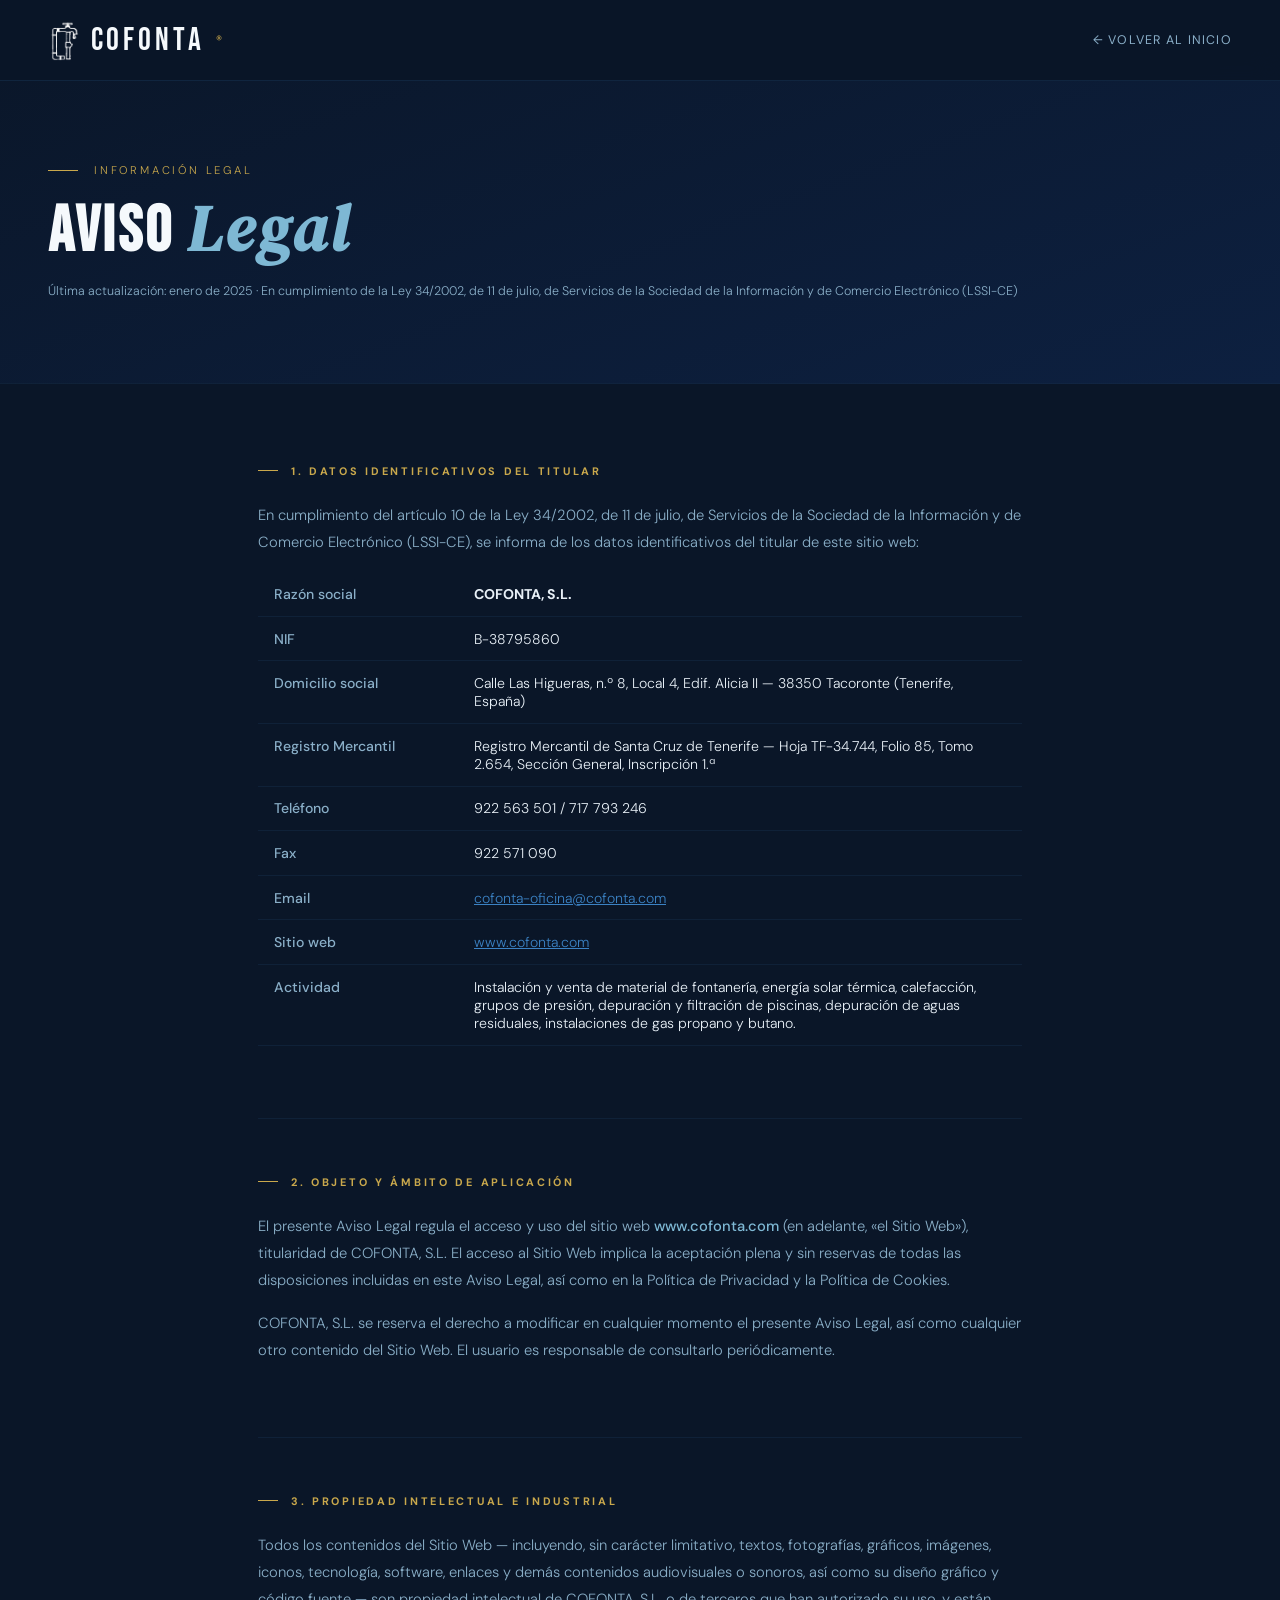
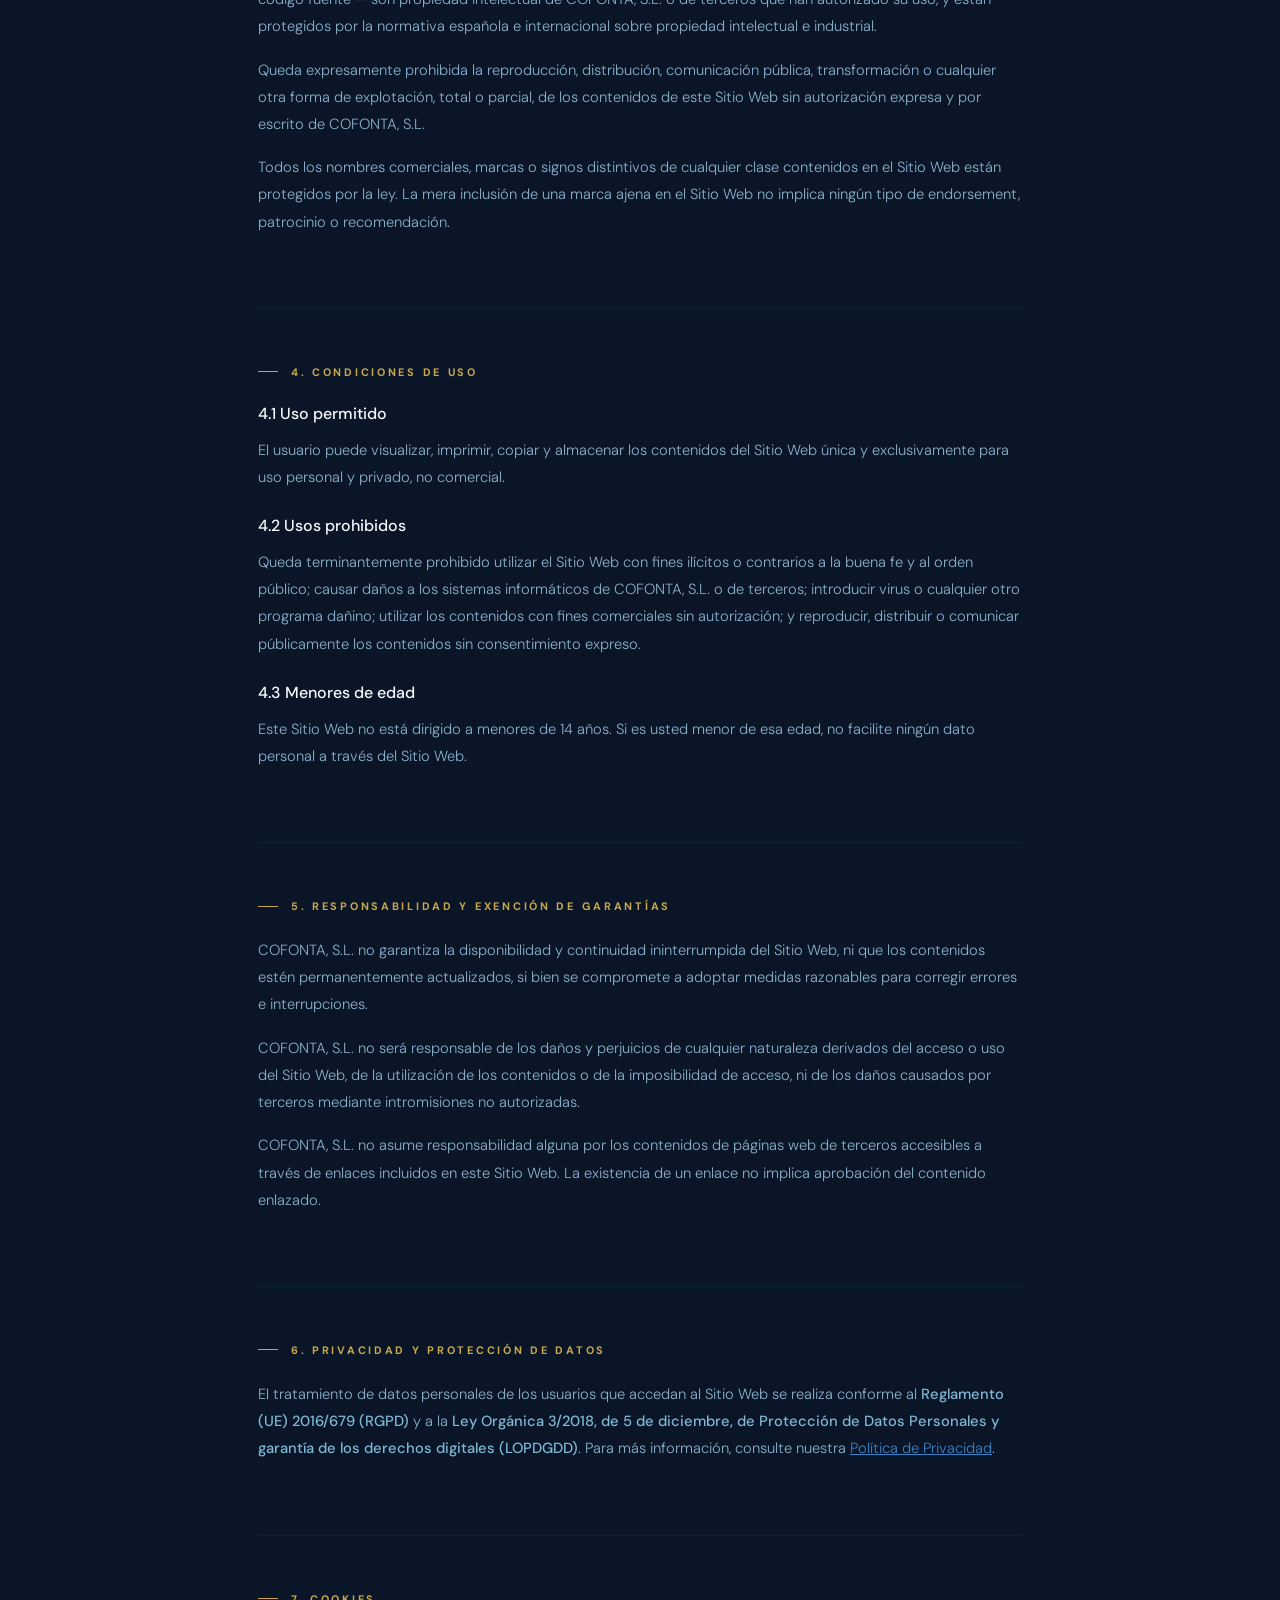
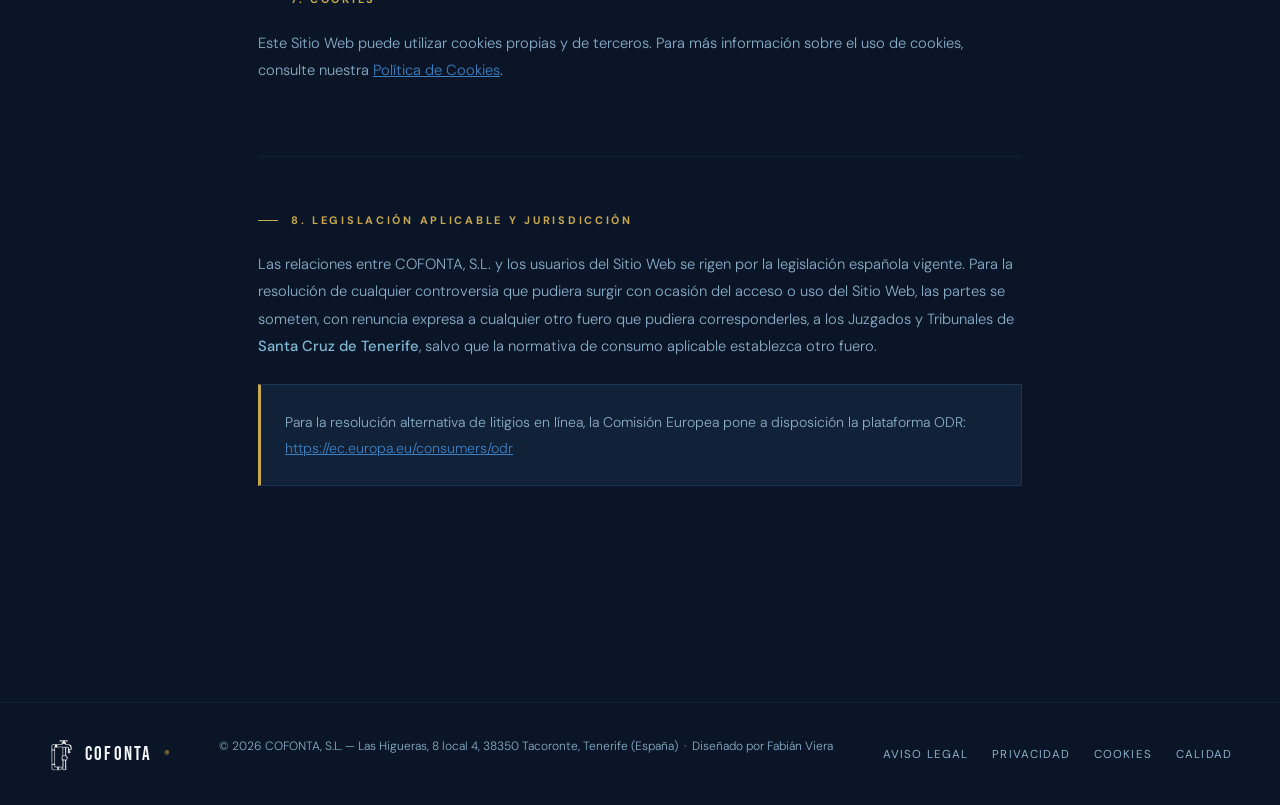
==== aviso-legal.html @ 24bddab7 "Add files via upload" ====
<!DOCTYPE html>
<html lang="es">
<head>
  <meta charset="UTF-8">
  <meta name="viewport" content="width=device-width, initial-scale=1.0">
  <title>Aviso Legal — COFONTA®</title>
  <link rel="preconnect" href="https://fonts.googleapis.com">
  <link href="https://fonts.googleapis.com/css2?family=Bebas+Neue&family=DM+Sans:wght@300;400;500&family=DM+Serif+Display:ital@1&display=swap" rel="stylesheet">
  <style>
    *, *::before, *::after { box-sizing: border-box; margin: 0; padding: 0; }
    :root {
      --navy: #0a1628; --steel: #1c3452; --blue: #1a56a0; --sky: #3b82c4;
      --water: #7eb8d4; --white: #f5f9fc; --gold: #c9a84c; --muted: #8aafc8; --text: #e8f0f7;
    }
    body { font-family: 'DM Sans', sans-serif; background: var(--navy); color: var(--text); }
    nav {
      position: fixed; top: 0; left: 0; right: 0; z-index: 100;
      display: flex; align-items: center; justify-content: space-between;
      padding: 1.2rem 3rem;
      background: rgba(10,22,40,0.95); backdrop-filter: blur(12px);
      border-bottom: 1px solid rgba(59,130,196,0.15);
    }
    .nav-logo { display: flex; align-items: center; gap: 0.7rem; text-decoration: none; }
    .nav-logo .brand { font-family: 'Bebas Neue', sans-serif; font-size: 2rem; letter-spacing: 0.12em; color: var(--white); }
    .nav-logo .reg { font-size: 0.75rem; color: var(--gold); vertical-align: super; }
    .nav-back { font-size: 0.78rem; letter-spacing: 0.1em; text-transform: uppercase; color: var(--muted); text-decoration: none; transition: color 0.2s; }
    .nav-back:hover { color: var(--white); }

    .page-hero {
      padding: 10rem 3rem 4rem;
      background: linear-gradient(160deg, var(--navy) 0%, #0d2040 100%);
      border-bottom: 1px solid rgba(59,130,196,0.1);
    }
    .page-eyebrow { font-size: 0.7rem; letter-spacing: 0.25em; text-transform: uppercase; color: var(--gold); margin-bottom: 1rem; display: flex; align-items: center; gap: 1rem; }
    .page-eyebrow::before { content: ''; width: 30px; height: 1px; background: var(--gold); }
    h1 { font-family: 'Bebas Neue', sans-serif; font-size: clamp(2.5rem, 5vw, 4rem); letter-spacing: 0.05em; color: var(--white); line-height: 1; }
    h1 em { font-family: 'DM Serif Display', serif; font-style: italic; color: var(--water); }
    .page-updated { font-size: 0.78rem; color: var(--muted); margin-top: 1rem; font-weight: 300; }

    .legal-body { max-width: 860px; margin: 0 auto; padding: 5rem 3rem; }
    .legal-section { margin-bottom: 3.5rem; padding-bottom: 3.5rem; border-bottom: 1px solid rgba(59,130,196,0.1); }
    .legal-section:last-child { border-bottom: none; }
    h2 { font-size: 0.68rem; letter-spacing: 0.25em; text-transform: uppercase; color: var(--gold); margin-bottom: 1.5rem; display: flex; align-items: center; gap: 0.8rem; }
    h2::before { content: ''; width: 20px; height: 1px; background: var(--gold); }
    h3 { font-size: 1rem; font-weight: 500; color: var(--white); margin-bottom: 0.8rem; margin-top: 1.5rem; }
    p { font-size: 0.92rem; color: var(--muted); line-height: 1.85; font-weight: 300; margin-bottom: 1rem; }
    p strong { color: var(--water); font-weight: 500; }
    a { color: var(--sky); }
    .data-table { width: 100%; border-collapse: collapse; margin: 1rem 0; }
    .data-table td { padding: 0.8rem 1rem; font-size: 0.88rem; border-bottom: 1px solid rgba(59,130,196,0.1); vertical-align: top; }
    .data-table td:first-child { color: var(--muted); font-weight: 500; white-space: nowrap; width: 200px; }
    .data-table td:last-child { color: var(--text); font-weight: 300; }
    .info-box { padding: 1.5rem; background: rgba(28,52,82,0.4); border: 1px solid rgba(59,130,196,0.2); border-left: 3px solid var(--gold); margin: 1.5rem 0; }
    .info-box p { margin: 0; font-size: 0.88rem; }

    footer { padding: 2rem 3rem; background: var(--navy); border-top: 1px solid rgba(59,130,196,0.1); display: flex; align-items: center; justify-content: space-between; flex-wrap: wrap; gap: 1rem; }
    .footer-copy { font-size: 0.75rem; color: var(--muted); font-weight: 300; }
    .footer-legal { display: flex; gap: 1.5rem; }
    .footer-legal a { font-size: 0.72rem; letter-spacing: 0.1em; text-transform: uppercase; color: var(--muted); text-decoration: none; }
    .footer-legal a:hover { color: var(--water); }
    @media (max-width: 768px) { nav { padding: 1rem 1.5rem; } .page-hero, .legal-body { padding-left: 1.5rem; padding-right: 1.5rem; } .data-table td:first-child { width: 140px; } }
  </style>
</head>
<body>

<nav>
  <a class="nav-logo" href="index.html">
    <img src="logo_cofonta.png" alt="Logo COFONTA" style="height:42px;width:auto;">
    <span class="brand">COFONTA</span><span class="reg">®</span>
  </a>
  <a href="index.html" class="nav-back">← Volver al inicio</a>
</nav>

<div class="page-hero">
  <p class="page-eyebrow">Información legal</p>
  <h1>Aviso <em>Legal</em></h1>
  <p class="page-updated">Última actualización: enero de 2025 · En cumplimiento de la Ley 34/2002, de 11 de julio, de Servicios de la Sociedad de la Información y de Comercio Electrónico (LSSI-CE)</p>
</div>

<div class="legal-body">

  <div class="legal-section">
    <h2>1. Datos identificativos del titular</h2>
    <p>En cumplimiento del artículo 10 de la Ley 34/2002, de 11 de julio, de Servicios de la Sociedad de la Información y de Comercio Electrónico (LSSI-CE), se informa de los datos identificativos del titular de este sitio web:</p>
    <table class="data-table">
      <tr><td>Razón social</td><td><strong>COFONTA, S.L.</strong></td></tr>
      <tr><td>NIF</td><td>B-38795860</td></tr>
      <tr><td>Domicilio social</td><td>Calle Las Higueras, n.º 8, Local 4, Edif. Alicia II — 38350 Tacoronte (Tenerife, España)</td></tr>
      <tr><td>Registro Mercantil</td><td>Registro Mercantil de Santa Cruz de Tenerife — Hoja TF-34.744, Folio 85, Tomo 2.654, Sección General, Inscripción 1.ª</td></tr>
      <tr><td>Teléfono</td><td>922 563 501 / 717 793 246</td></tr>
      <tr><td>Fax</td><td>922 571 090</td></tr>
      <tr><td>Email</td><td><a href="mailto:cofonta-oficina@cofonta.com">cofonta-oficina@cofonta.com</a></td></tr>
      <tr><td>Sitio web</td><td><a href="https://www.cofonta.com">www.cofonta.com</a></td></tr>
      <tr><td>Actividad</td><td>Instalación y venta de material de fontanería, energía solar térmica, calefacción, grupos de presión, depuración y filtración de piscinas, depuración de aguas residuales, instalaciones de gas propano y butano.</td></tr>
    </table>
  </div>

  <div class="legal-section">
    <h2>2. Objeto y ámbito de aplicación</h2>
    <p>El presente Aviso Legal regula el acceso y uso del sitio web <strong>www.cofonta.com</strong> (en adelante, «el Sitio Web»), titularidad de COFONTA, S.L. El acceso al Sitio Web implica la aceptación plena y sin reservas de todas las disposiciones incluidas en este Aviso Legal, así como en la Política de Privacidad y la Política de Cookies.</p>
    <p>COFONTA, S.L. se reserva el derecho a modificar en cualquier momento el presente Aviso Legal, así como cualquier otro contenido del Sitio Web. El usuario es responsable de consultarlo periódicamente.</p>
  </div>

  <div class="legal-section">
    <h2>3. Propiedad intelectual e industrial</h2>
    <p>Todos los contenidos del Sitio Web — incluyendo, sin carácter limitativo, textos, fotografías, gráficos, imágenes, iconos, tecnología, software, enlaces y demás contenidos audiovisuales o sonoros, así como su diseño gráfico y código fuente — son propiedad intelectual de COFONTA, S.L. o de terceros que han autorizado su uso, y están protegidos por la normativa española e internacional sobre propiedad intelectual e industrial.</p>
    <p>Queda expresamente prohibida la reproducción, distribución, comunicación pública, transformación o cualquier otra forma de explotación, total o parcial, de los contenidos de este Sitio Web sin autorización expresa y por escrito de COFONTA, S.L.</p>
    <p>Todos los nombres comerciales, marcas o signos distintivos de cualquier clase contenidos en el Sitio Web están protegidos por la ley. La mera inclusión de una marca ajena en el Sitio Web no implica ningún tipo de endorsement, patrocinio o recomendación.</p>
  </div>

  <div class="legal-section">
    <h2>4. Condiciones de uso</h2>
    <h3>4.1 Uso permitido</h3>
    <p>El usuario puede visualizar, imprimir, copiar y almacenar los contenidos del Sitio Web única y exclusivamente para uso personal y privado, no comercial.</p>
    <h3>4.2 Usos prohibidos</h3>
    <p>Queda terminantemente prohibido utilizar el Sitio Web con fines ilícitos o contrarios a la buena fe y al orden público; causar daños a los sistemas informáticos de COFONTA, S.L. o de terceros; introducir virus o cualquier otro programa dañino; utilizar los contenidos con fines comerciales sin autorización; y reproducir, distribuir o comunicar públicamente los contenidos sin consentimiento expreso.</p>
    <h3>4.3 Menores de edad</h3>
    <p>Este Sitio Web no está dirigido a menores de 14 años. Si es usted menor de esa edad, no facilite ningún dato personal a través del Sitio Web.</p>
  </div>

  <div class="legal-section">
    <h2>5. Responsabilidad y exención de garantías</h2>
    <p>COFONTA, S.L. no garantiza la disponibilidad y continuidad ininterrumpida del Sitio Web, ni que los contenidos estén permanentemente actualizados, si bien se compromete a adoptar medidas razonables para corregir errores e interrupciones.</p>
    <p>COFONTA, S.L. no será responsable de los daños y perjuicios de cualquier naturaleza derivados del acceso o uso del Sitio Web, de la utilización de los contenidos o de la imposibilidad de acceso, ni de los daños causados por terceros mediante intromisiones no autorizadas.</p>
    <p>COFONTA, S.L. no asume responsabilidad alguna por los contenidos de páginas web de terceros accesibles a través de enlaces incluidos en este Sitio Web. La existencia de un enlace no implica aprobación del contenido enlazado.</p>
  </div>

  <div class="legal-section">
    <h2>6. Privacidad y protección de datos</h2>
    <p>El tratamiento de datos personales de los usuarios que accedan al Sitio Web se realiza conforme al <strong>Reglamento (UE) 2016/679 (RGPD)</strong> y a la <strong>Ley Orgánica 3/2018, de 5 de diciembre, de Protección de Datos Personales y garantía de los derechos digitales (LOPDGDD)</strong>. Para más información, consulte nuestra <a href="politica-privacidad.html">Política de Privacidad</a>.</p>
  </div>

  <div class="legal-section">
    <h2>7. Cookies</h2>
    <p>Este Sitio Web puede utilizar cookies propias y de terceros. Para más información sobre el uso de cookies, consulte nuestra <a href="politica-cookies.html">Política de Cookies</a>.</p>
  </div>

  <div class="legal-section">
    <h2>8. Legislación aplicable y jurisdicción</h2>
    <p>Las relaciones entre COFONTA, S.L. y los usuarios del Sitio Web se rigen por la legislación española vigente. Para la resolución de cualquier controversia que pudiera surgir con ocasión del acceso o uso del Sitio Web, las partes se someten, con renuncia expresa a cualquier otro fuero que pudiera corresponderles, a los Juzgados y Tribunales de <strong>Santa Cruz de Tenerife</strong>, salvo que la normativa de consumo aplicable establezca otro fuero.</p>
    <div class="info-box">
      <p>Para la resolución alternativa de litigios en línea, la Comisión Europea pone a disposición la plataforma ODR: <a href="https://ec.europa.eu/consumers/odr" target="_blank" rel="noopener">https://ec.europa.eu/consumers/odr</a></p>
    </div>
  </div>

</div>

<footer>
  <div style="display:flex; align-items:center; gap:0.7rem;">
    <img src="logo_cofonta.png" alt="COFONTA" style="height:34px;width:auto;">
    <span style="font-family:'Bebas Neue',sans-serif; font-size:1.2rem; color:#f5f9fc; letter-spacing:0.12em;">COFONTA</span>
    <span style="font-size:0.7rem; color:#c9a84c; vertical-align:super;">®</span>
  </div>
  <p class="footer-copy">© 2026 COFONTA, S.L. — Las Higueras, 8 local 4, 38350 Tacoronte, Tenerife (España) &nbsp;·&nbsp; Diseñado por Fabián Viera</p>
  <div class="footer-legal">
    <a href="aviso-legal.html">Aviso Legal</a>
    <a href="politica-privacidad.html">Privacidad</a>
    <a href="politica-cookies.html">Cookies</a>
    <a href="politica-calidad.html">Calidad</a>
  </div>
</footer>

</body>
</html>
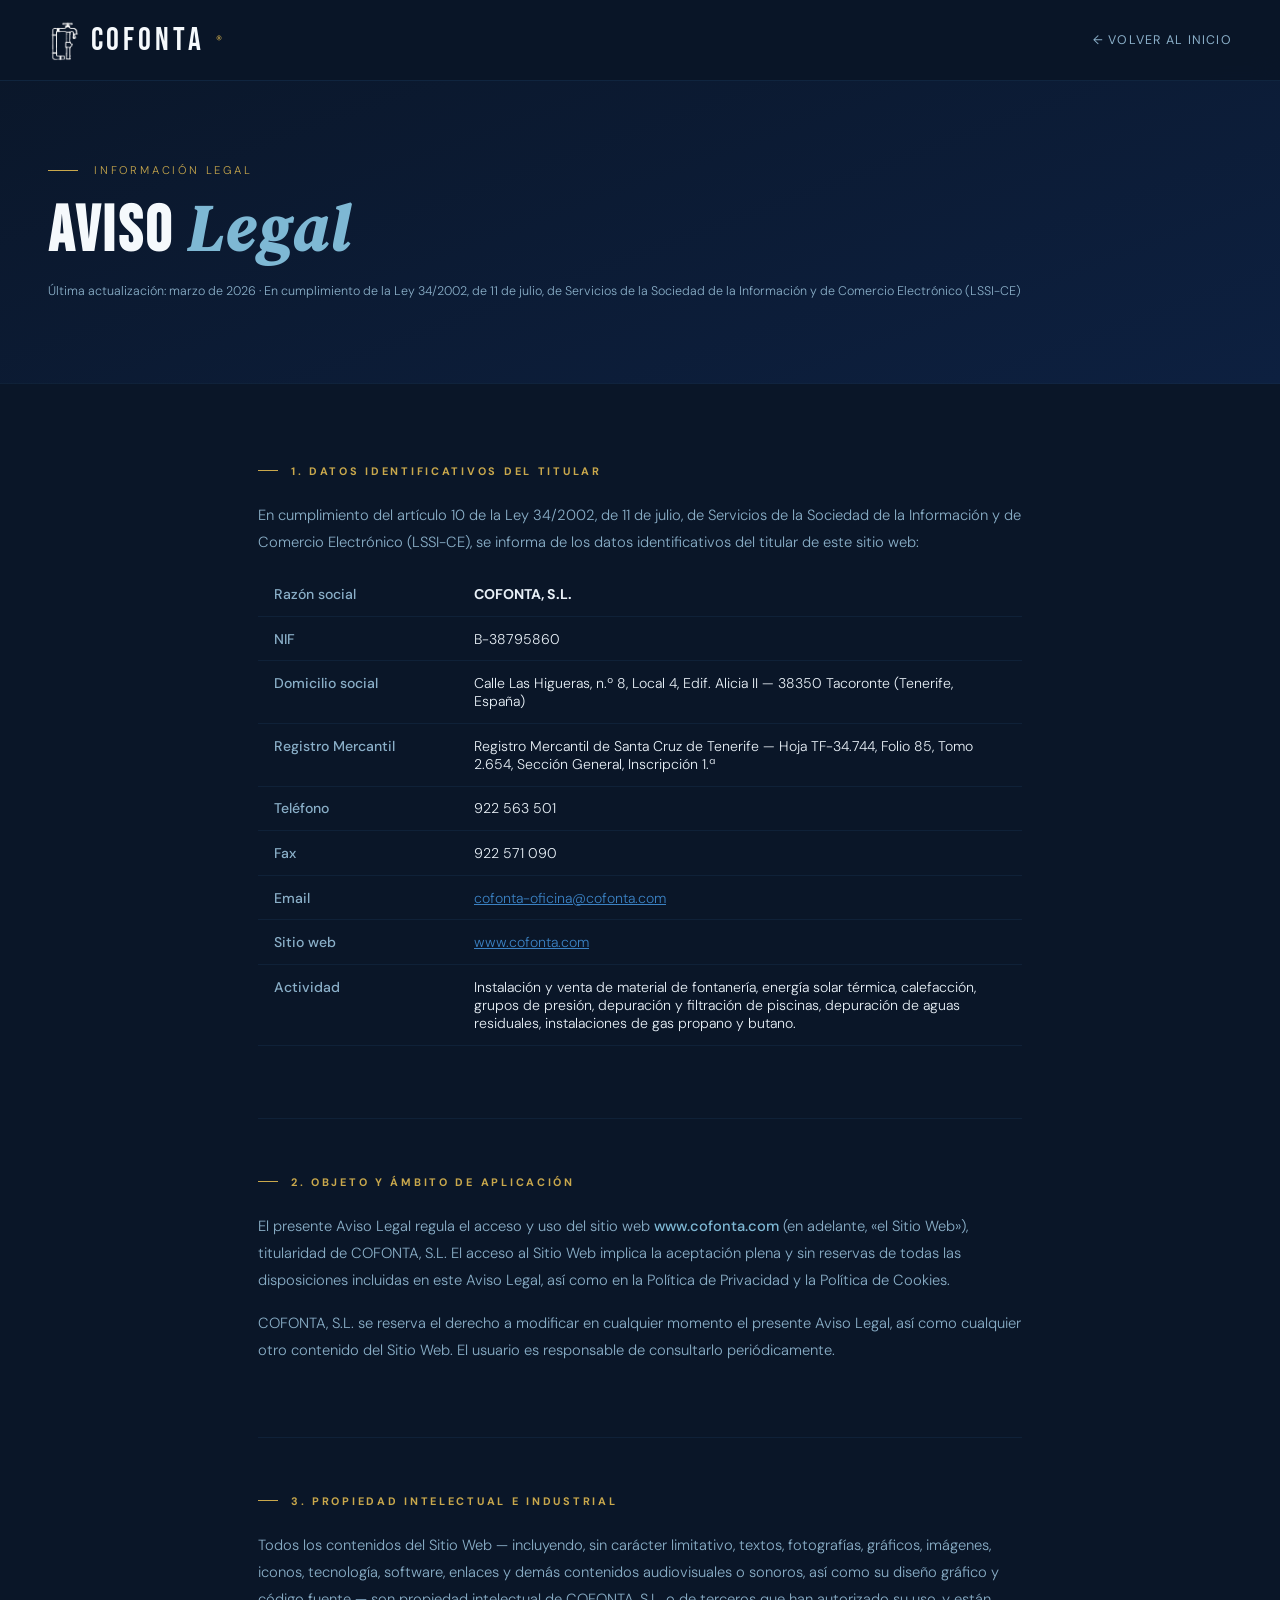
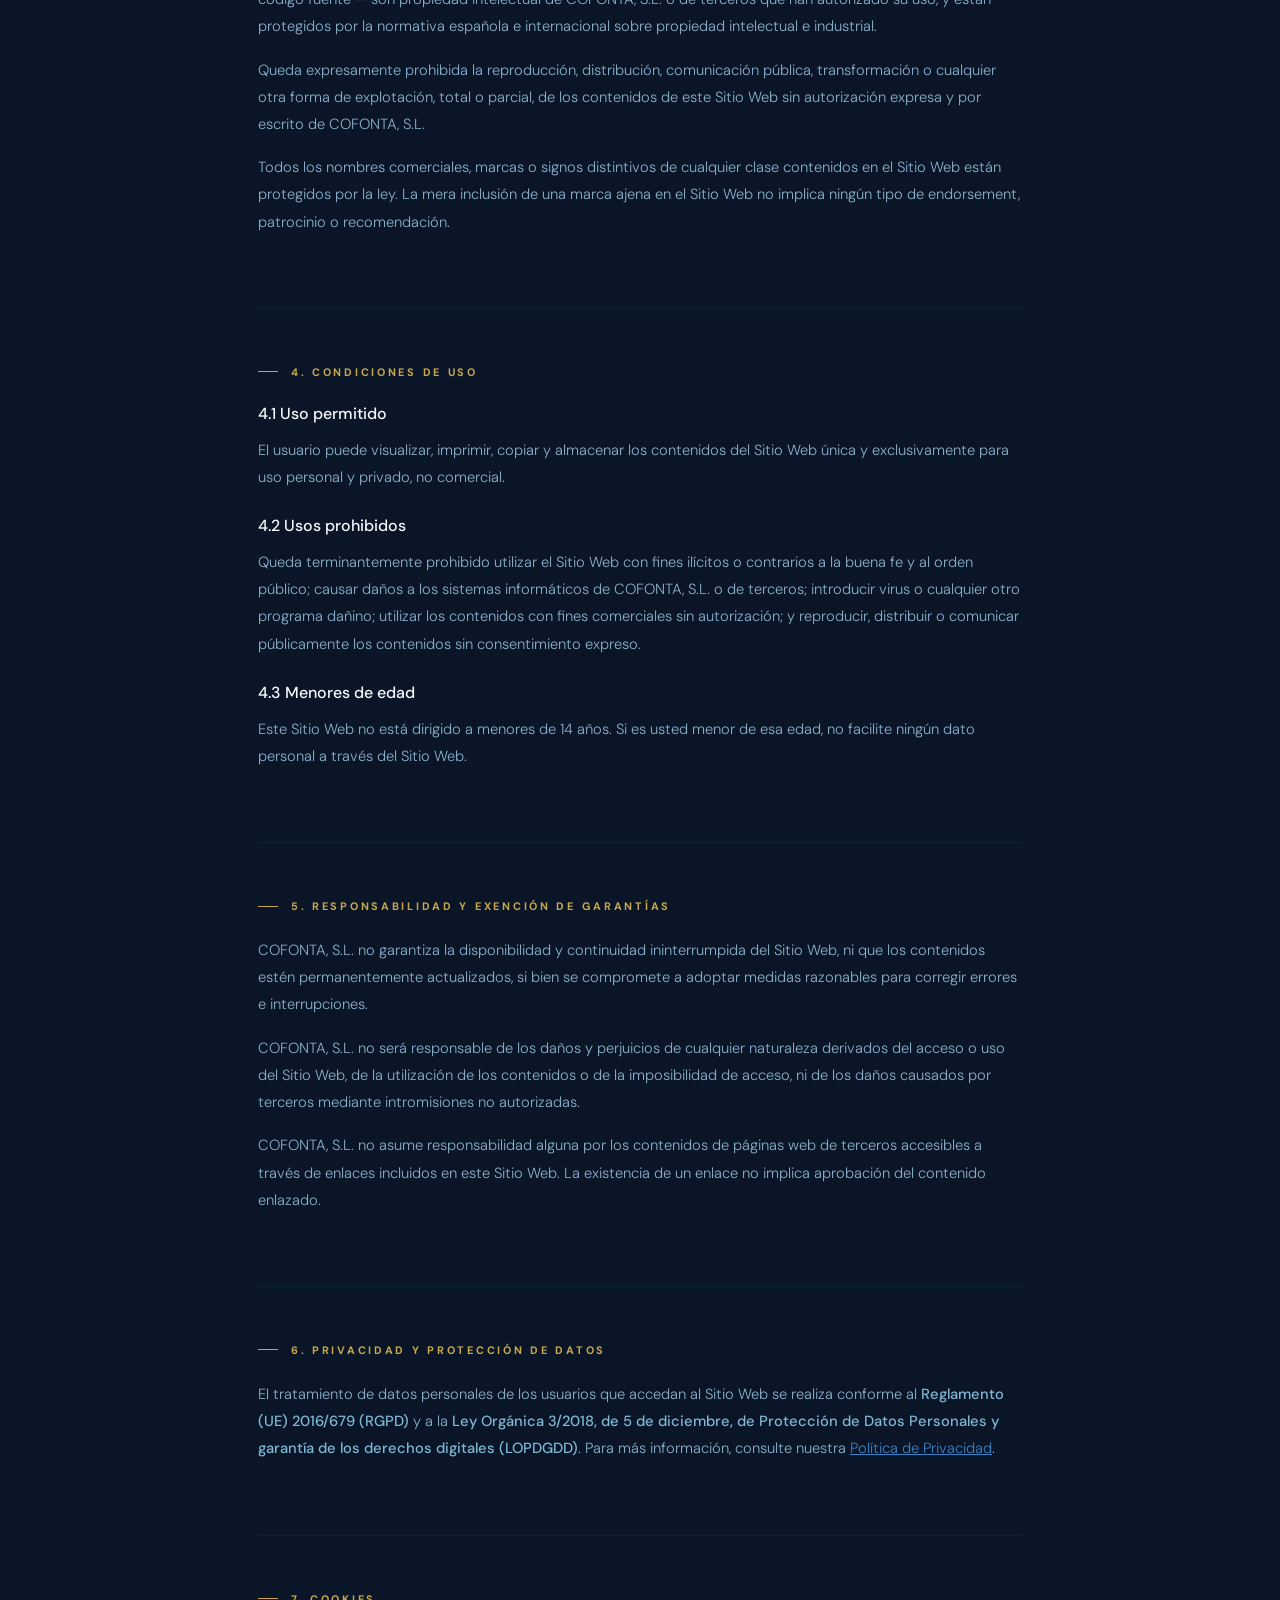
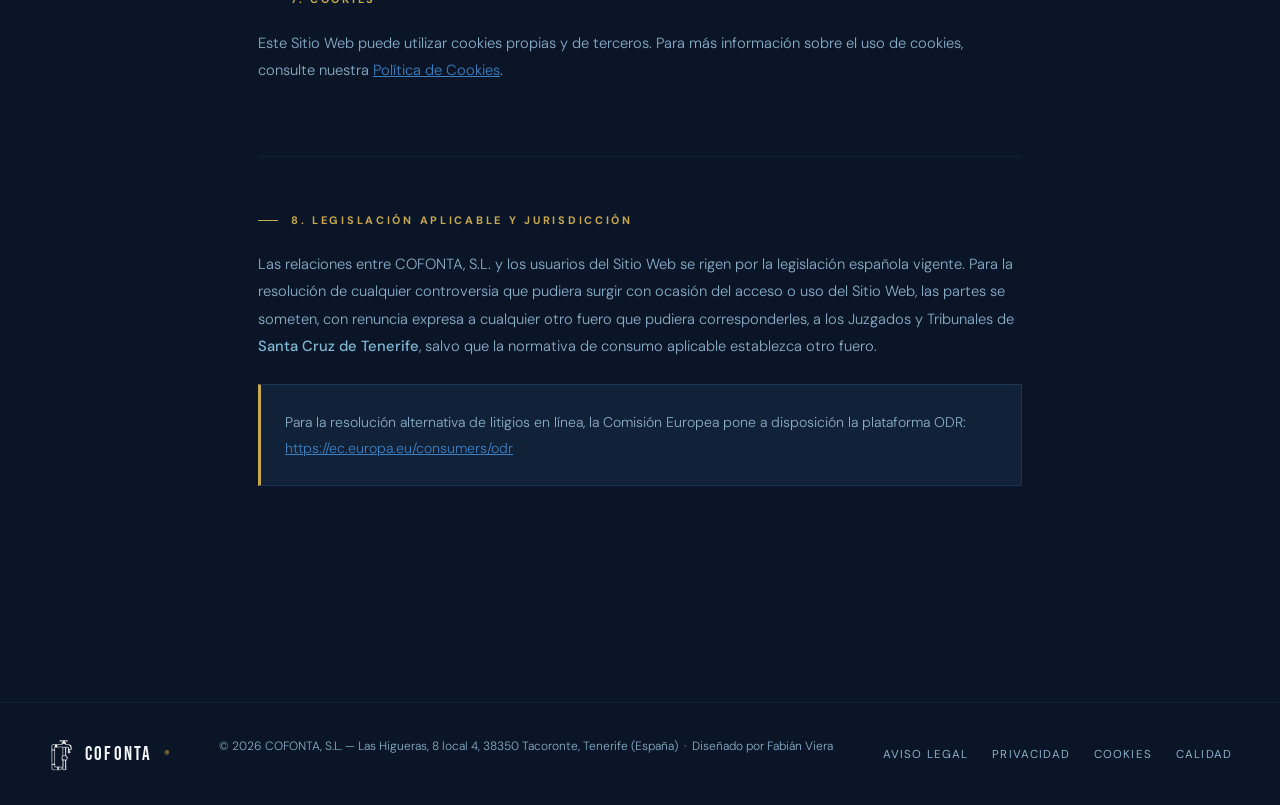
==== commit 6aea3e62: "Añadir todos los archivos del proyecto" ====
--- a/aviso-legal.html
+++ b/aviso-legal.html
@@ -74,7 +74,7 @@
 <div class="page-hero">
   <p class="page-eyebrow">Información legal</p>
   <h1>Aviso <em>Legal</em></h1>
-  <p class="page-updated">Última actualización: enero de 2025 · En cumplimiento de la Ley 34/2002, de 11 de julio, de Servicios de la Sociedad de la Información y de Comercio Electrónico (LSSI-CE)</p>
+  <p class="page-updated">Última actualización: marzo de 2026 · En cumplimiento de la Ley 34/2002, de 11 de julio, de Servicios de la Sociedad de la Información y de Comercio Electrónico (LSSI-CE)</p>
 </div>
 
 <div class="legal-body">
@@ -87,7 +87,7 @@
       <tr><td>NIF</td><td>B-38795860</td></tr>
       <tr><td>Domicilio social</td><td>Calle Las Higueras, n.º 8, Local 4, Edif. Alicia II — 38350 Tacoronte (Tenerife, España)</td></tr>
       <tr><td>Registro Mercantil</td><td>Registro Mercantil de Santa Cruz de Tenerife — Hoja TF-34.744, Folio 85, Tomo 2.654, Sección General, Inscripción 1.ª</td></tr>
-      <tr><td>Teléfono</td><td>922 563 501 / 717 793 246</td></tr>
+      <tr><td>Teléfono</td><td>922 563 501</td></tr>
       <tr><td>Fax</td><td>922 571 090</td></tr>
       <tr><td>Email</td><td><a href="mailto:cofonta-oficina@cofonta.com">cofonta-oficina@cofonta.com</a></td></tr>
       <tr><td>Sitio web</td><td><a href="https://www.cofonta.com">www.cofonta.com</a></td></tr>
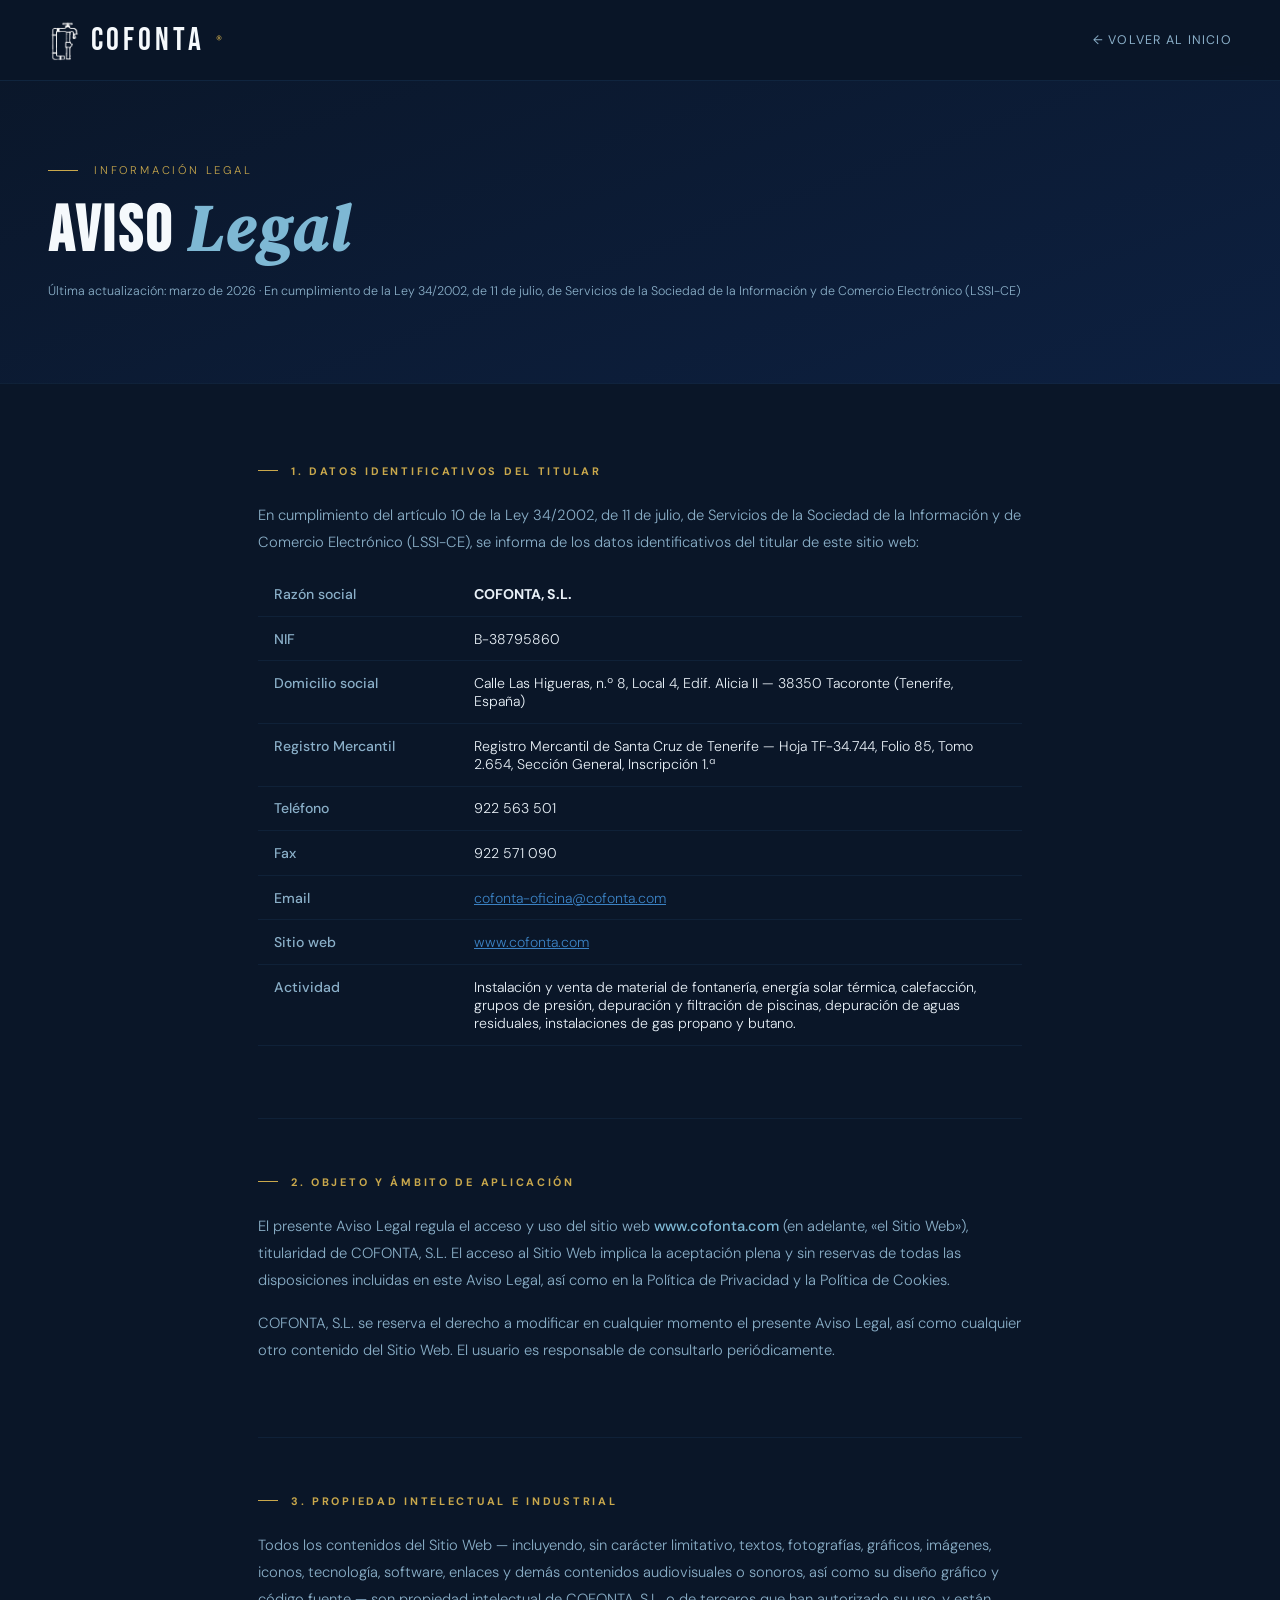
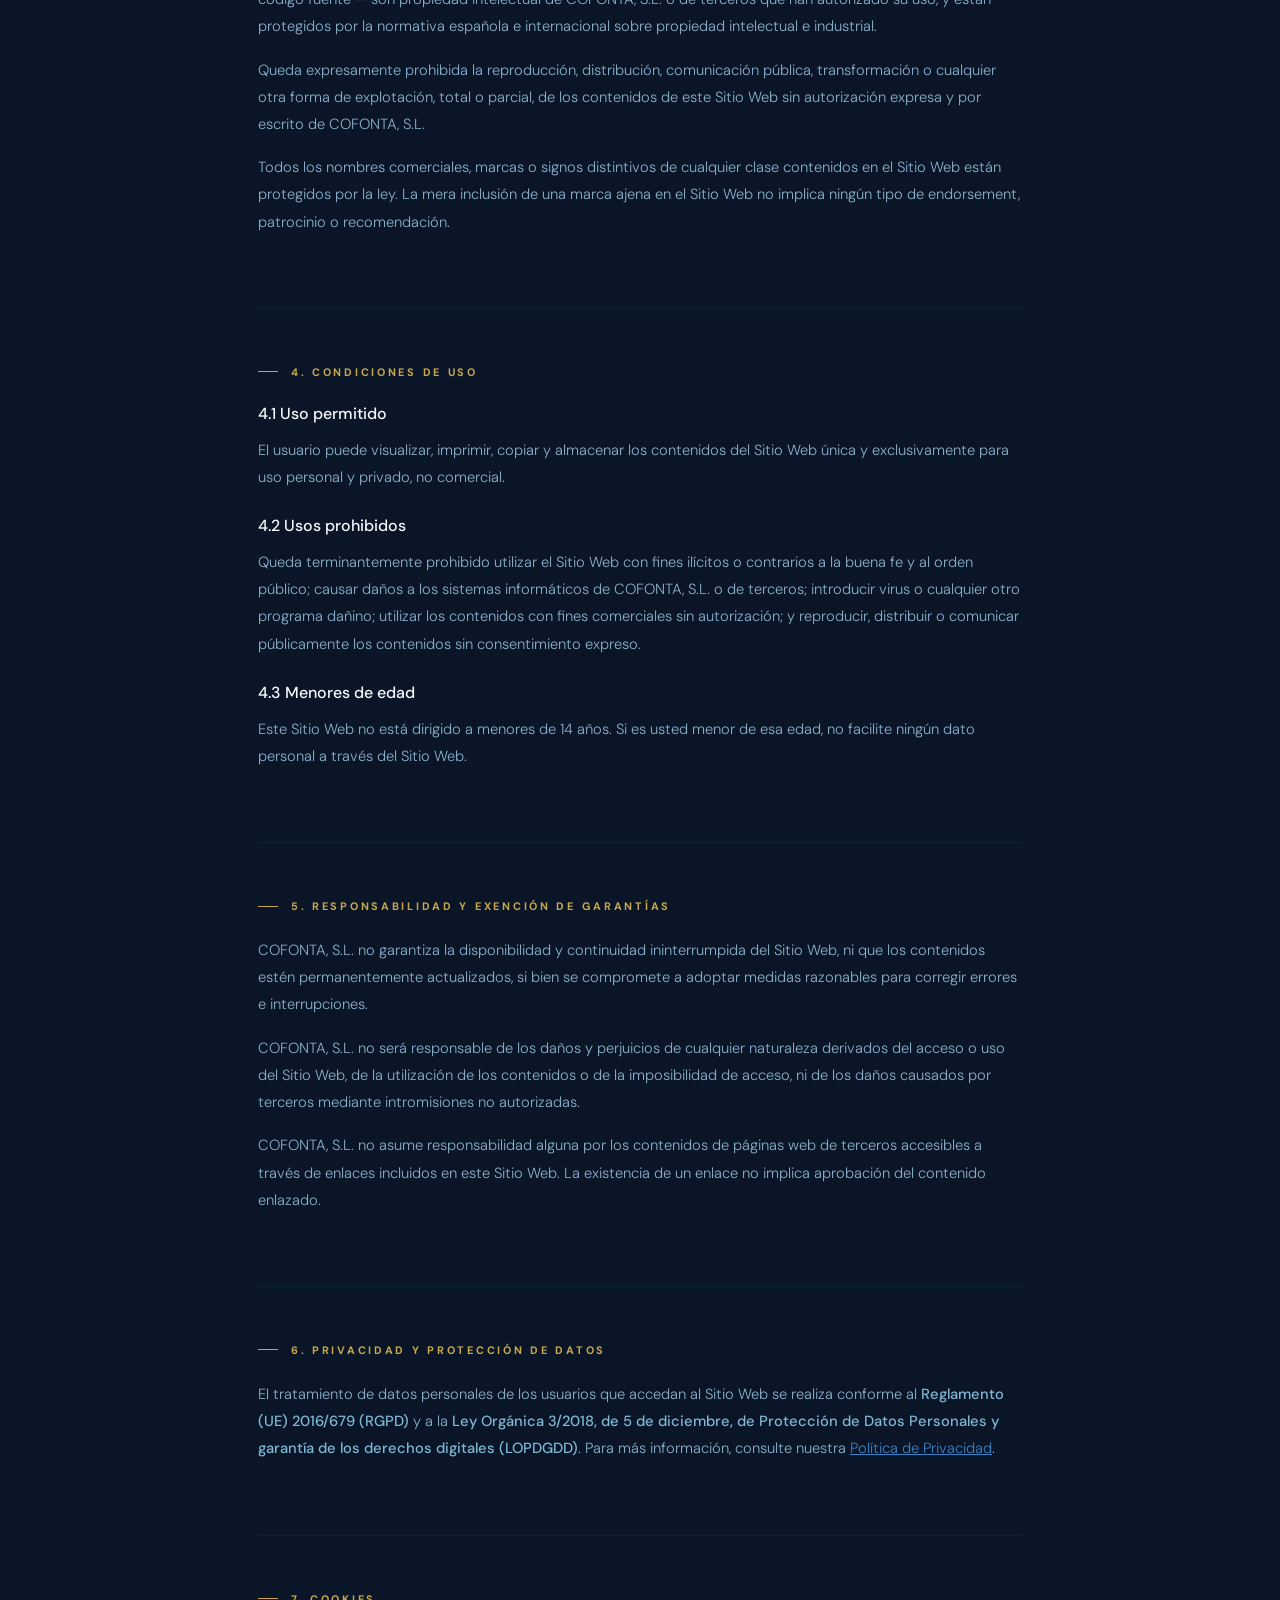
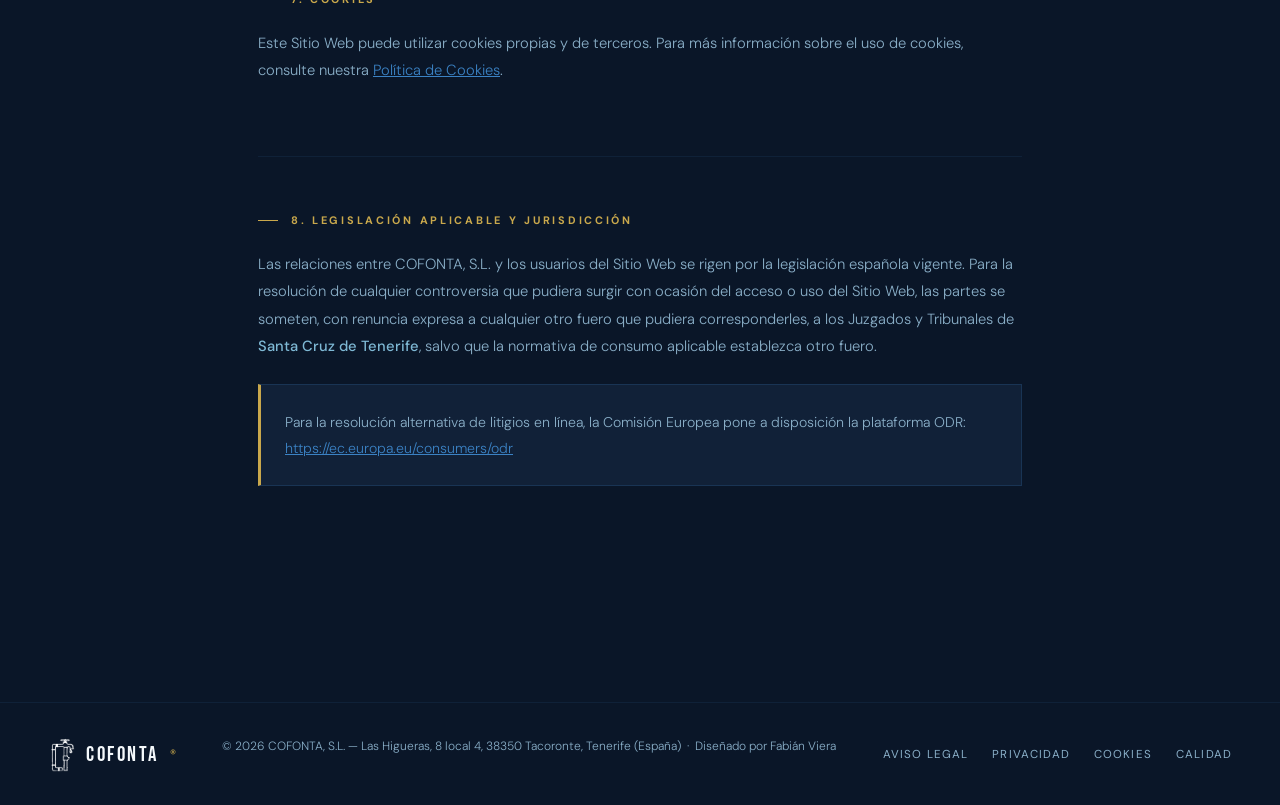
==== commit 71cd8d5b: "Unificar footers de todas las páginas para que sean consistentes con index.html" ====
--- a/aviso-legal.html
+++ b/aviso-legal.html
@@ -146,10 +146,10 @@
 </div>
 
 <footer>
-  <div style="display:flex; align-items:center; gap:0.7rem;">
-    <img src="logo_cofonta.png" alt="COFONTA" style="height:34px;width:auto;">
-    <span style="font-family:'Bebas Neue',sans-serif; font-size:1.2rem; color:#f5f9fc; letter-spacing:0.12em;">COFONTA</span>
-    <span style="font-size:0.7rem; color:#c9a84c; vertical-align:super;">®</span>
+  <div class="nav-logo" style="text-decoration:none;">
+    <img src="logo_cofonta.png" alt="COFONTA" style="height:36px; width:auto;">
+    <span class="brand" style="font-size:1.3rem;">COFONTA</span>
+    <span class="reg">®</span>
   </div>
   <p class="footer-copy">© 2026 COFONTA, S.L. — Las Higueras, 8 local 4, 38350 Tacoronte, Tenerife (España) &nbsp;·&nbsp; Diseñado por Fabián Viera</p>
   <div class="footer-legal">
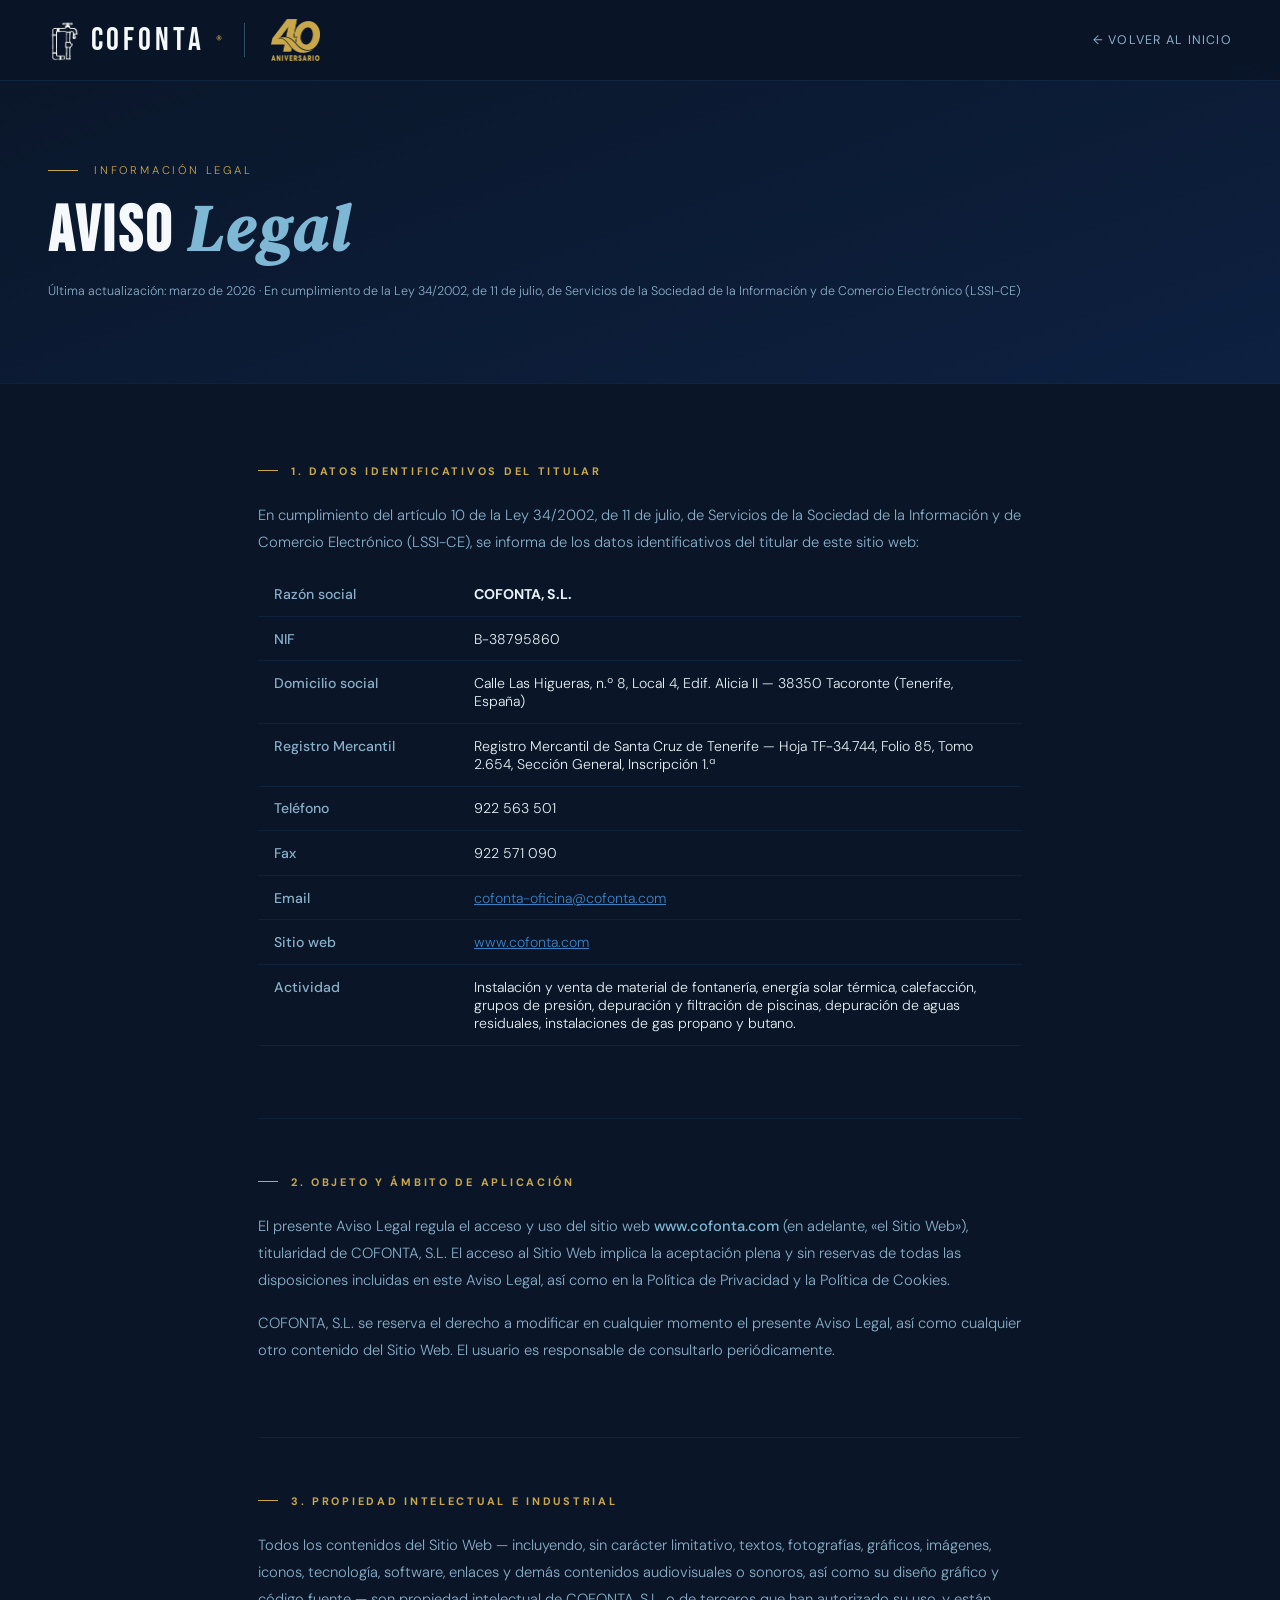
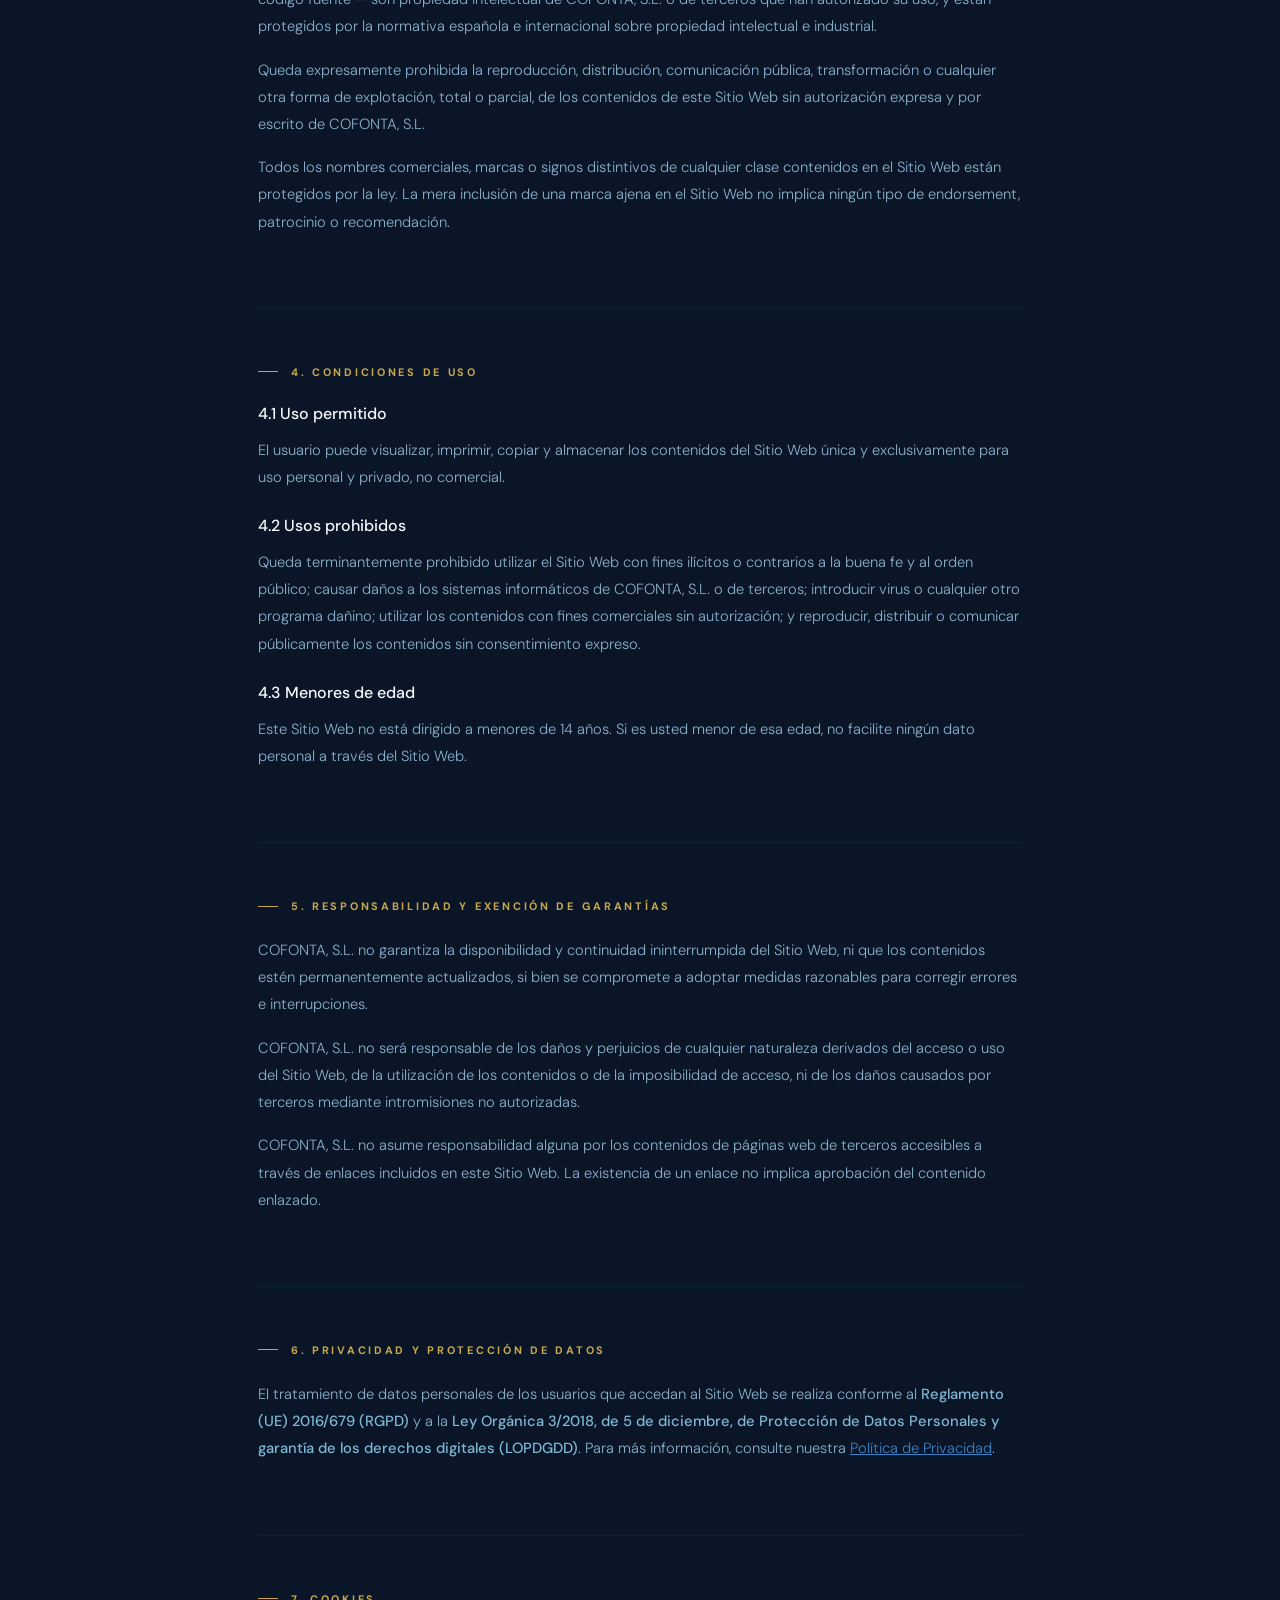
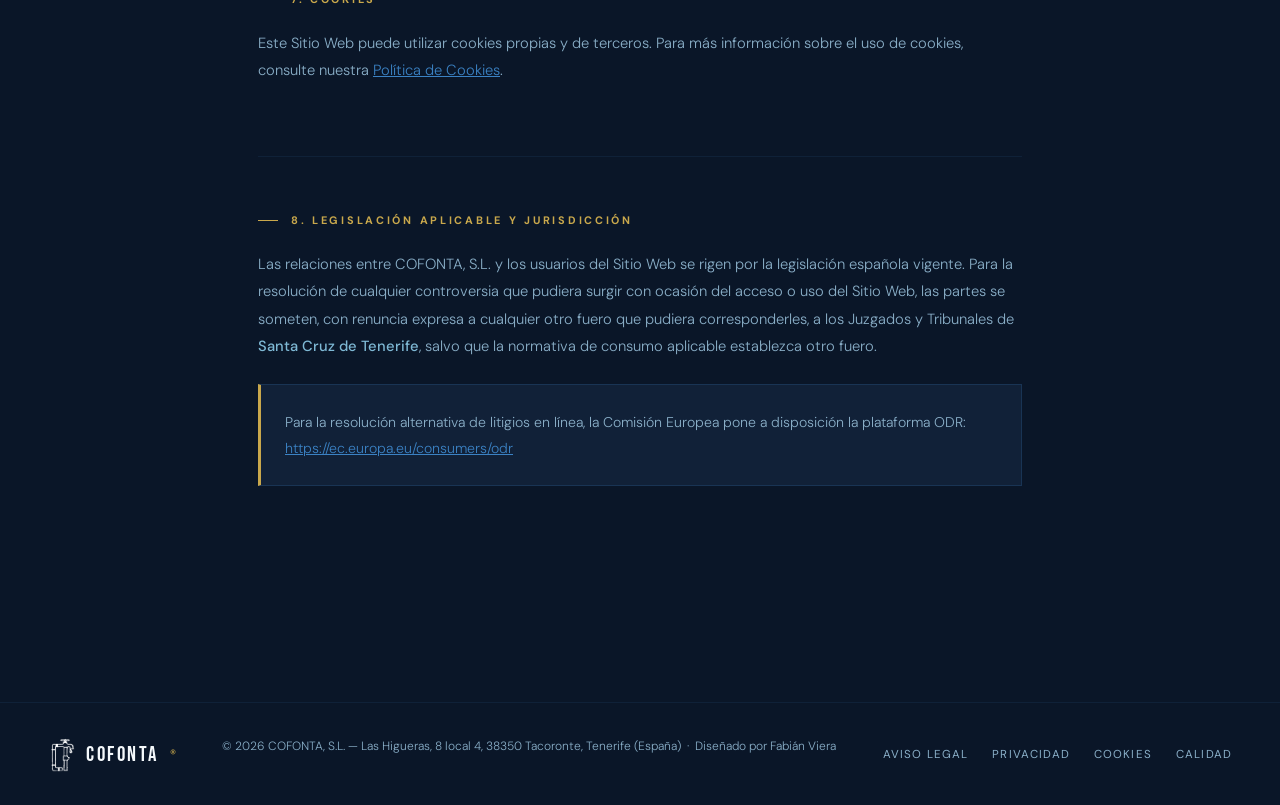
==== commit 89214aea: "Añadir sello 40 aniversario en la cabecera de todas las páginas - Nueva imagen ImagenesWeb/aniversar" ====
--- a/aviso-legal.html
+++ b/aviso-legal.html
@@ -6,60 +6,7 @@
   <title>Aviso Legal — COFONTA®</title>
   <link rel="preconnect" href="https://fonts.googleapis.com">
   <link href="https://fonts.googleapis.com/css2?family=Bebas+Neue&family=DM+Sans:wght@300;400;500&family=DM+Serif+Display:ital@1&display=swap" rel="stylesheet">
-  <style>
-    *, *::before, *::after { box-sizing: border-box; margin: 0; padding: 0; }
-    :root {
-      --navy: #0a1628; --steel: #1c3452; --blue: #1a56a0; --sky: #3b82c4;
-      --water: #7eb8d4; --white: #f5f9fc; --gold: #c9a84c; --muted: #8aafc8; --text: #e8f0f7;
-    }
-    body { font-family: 'DM Sans', sans-serif; background: var(--navy); color: var(--text); }
-    nav {
-      position: fixed; top: 0; left: 0; right: 0; z-index: 100;
-      display: flex; align-items: center; justify-content: space-between;
-      padding: 1.2rem 3rem;
-      background: rgba(10,22,40,0.95); backdrop-filter: blur(12px);
-      border-bottom: 1px solid rgba(59,130,196,0.15);
-    }
-    .nav-logo { display: flex; align-items: center; gap: 0.7rem; text-decoration: none; }
-    .nav-logo .brand { font-family: 'Bebas Neue', sans-serif; font-size: 2rem; letter-spacing: 0.12em; color: var(--white); }
-    .nav-logo .reg { font-size: 0.75rem; color: var(--gold); vertical-align: super; }
-    .nav-back { font-size: 0.78rem; letter-spacing: 0.1em; text-transform: uppercase; color: var(--muted); text-decoration: none; transition: color 0.2s; }
-    .nav-back:hover { color: var(--white); }
-
-    .page-hero {
-      padding: 10rem 3rem 4rem;
-      background: linear-gradient(160deg, var(--navy) 0%, #0d2040 100%);
-      border-bottom: 1px solid rgba(59,130,196,0.1);
-    }
-    .page-eyebrow { font-size: 0.7rem; letter-spacing: 0.25em; text-transform: uppercase; color: var(--gold); margin-bottom: 1rem; display: flex; align-items: center; gap: 1rem; }
-    .page-eyebrow::before { content: ''; width: 30px; height: 1px; background: var(--gold); }
-    h1 { font-family: 'Bebas Neue', sans-serif; font-size: clamp(2.5rem, 5vw, 4rem); letter-spacing: 0.05em; color: var(--white); line-height: 1; }
-    h1 em { font-family: 'DM Serif Display', serif; font-style: italic; color: var(--water); }
-    .page-updated { font-size: 0.78rem; color: var(--muted); margin-top: 1rem; font-weight: 300; }
-
-    .legal-body { max-width: 860px; margin: 0 auto; padding: 5rem 3rem; }
-    .legal-section { margin-bottom: 3.5rem; padding-bottom: 3.5rem; border-bottom: 1px solid rgba(59,130,196,0.1); }
-    .legal-section:last-child { border-bottom: none; }
-    h2 { font-size: 0.68rem; letter-spacing: 0.25em; text-transform: uppercase; color: var(--gold); margin-bottom: 1.5rem; display: flex; align-items: center; gap: 0.8rem; }
-    h2::before { content: ''; width: 20px; height: 1px; background: var(--gold); }
-    h3 { font-size: 1rem; font-weight: 500; color: var(--white); margin-bottom: 0.8rem; margin-top: 1.5rem; }
-    p { font-size: 0.92rem; color: var(--muted); line-height: 1.85; font-weight: 300; margin-bottom: 1rem; }
-    p strong { color: var(--water); font-weight: 500; }
-    a { color: var(--sky); }
-    .data-table { width: 100%; border-collapse: collapse; margin: 1rem 0; }
-    .data-table td { padding: 0.8rem 1rem; font-size: 0.88rem; border-bottom: 1px solid rgba(59,130,196,0.1); vertical-align: top; }
-    .data-table td:first-child { color: var(--muted); font-weight: 500; white-space: nowrap; width: 200px; }
-    .data-table td:last-child { color: var(--text); font-weight: 300; }
-    .info-box { padding: 1.5rem; background: rgba(28,52,82,0.4); border: 1px solid rgba(59,130,196,0.2); border-left: 3px solid var(--gold); margin: 1.5rem 0; }
-    .info-box p { margin: 0; font-size: 0.88rem; }
-
-    footer { padding: 2rem 3rem; background: var(--navy); border-top: 1px solid rgba(59,130,196,0.1); display: flex; align-items: center; justify-content: space-between; flex-wrap: wrap; gap: 1rem; }
-    .footer-copy { font-size: 0.75rem; color: var(--muted); font-weight: 300; }
-    .footer-legal { display: flex; gap: 1.5rem; }
-    .footer-legal a { font-size: 0.72rem; letter-spacing: 0.1em; text-transform: uppercase; color: var(--muted); text-decoration: none; }
-    .footer-legal a:hover { color: var(--water); }
-    @media (max-width: 768px) { nav { padding: 1rem 1.5rem; } .page-hero, .legal-body { padding-left: 1.5rem; padding-right: 1.5rem; } .data-table td:first-child { width: 140px; } }
-  </style>
+  <link rel="stylesheet" href="styles-legal.css">
 </head>
 <body>
 
@@ -67,6 +14,8 @@
   <a class="nav-logo" href="index.html">
     <img src="logo_cofonta.png" alt="Logo COFONTA" style="height:42px;width:auto;">
     <span class="brand">COFONTA</span><span class="reg">®</span>
+    <span class="nav-40-sep" aria-hidden="true"></span>
+    <img src="ImagenesWeb/aniversario-40-dorado.png" alt="40 aniversario COFONTA" class="nav-40" width="50" height="42">
   </a>
   <a href="index.html" class="nav-back">← Volver al inicio</a>
 </nav>
--- a/styles-legal.css
+++ b/styles-legal.css
@@ -0,0 +1,120 @@
+/* ============================================================
+   COFONTA — Hoja de estilos páginas legales
+   (aviso-legal, politica-privacidad, politica-cookies, politica-calidad)
+   ============================================================ */
+
+*, *::before, *::after { box-sizing: border-box; margin: 0; padding: 0; }
+
+:root {
+  --navy: #0a1628; --steel: #1c3452; --blue: #1a56a0; --sky: #3b82c4;
+  --water: #7eb8d4; --white: #f5f9fc; --gold: #c9a84c; --muted: #8aafc8; --text: #e8f0f7;
+}
+
+html { scroll-behavior: smooth; }
+body { font-family: 'DM Sans', sans-serif; background: var(--navy); color: var(--text); }
+
+nav {
+  position: fixed; top: 0; left: 0; right: 0; z-index: 100;
+  display: flex; align-items: center; justify-content: space-between;
+  padding: 1.2rem 3rem;
+  background: rgba(10,22,40,0.95); backdrop-filter: blur(12px);
+  border-bottom: 1px solid rgba(59,130,196,0.15);
+}
+.nav-logo { display: flex; align-items: center; gap: 0.7rem; text-decoration: none; }
+.nav-logo .brand { font-family: 'Bebas Neue', sans-serif; font-size: 2rem; letter-spacing: 0.12em; color: var(--white); }
+.nav-logo .reg { font-size: 0.75rem; color: var(--gold); vertical-align: super; }
+.nav-back {
+  font-size: 0.78rem; letter-spacing: 0.1em; text-transform: uppercase;
+  color: var(--muted); text-decoration: none; transition: color 0.2s;
+  display: flex; align-items: center; gap: 0.4rem;
+}
+.nav-back:hover { color: var(--white); }
+
+.page-hero {
+  padding: 10rem 3rem 4rem;
+  background: linear-gradient(160deg, var(--navy) 0%, #0d2040 100%);
+  border-bottom: 1px solid rgba(59,130,196,0.1);
+}
+.page-eyebrow {
+  font-size: 0.7rem; letter-spacing: 0.25em; text-transform: uppercase;
+  color: var(--gold); margin-bottom: 1rem;
+  display: flex; align-items: center; gap: 1rem;
+}
+.page-eyebrow::before { content: ''; width: 30px; height: 1px; background: var(--gold); }
+h1 { font-family: 'Bebas Neue', sans-serif; font-size: clamp(2.5rem, 5vw, 4rem); letter-spacing: 0.05em; color: var(--white); line-height: 1; }
+h1 em { font-family: 'DM Serif Display', serif; font-style: italic; color: var(--water); }
+.page-updated { font-size: 0.78rem; color: var(--muted); margin-top: 1rem; font-weight: 300; }
+
+.legal-body { max-width: 860px; margin: 0 auto; padding: 5rem 3rem; }
+.legal-section { margin-bottom: 3.5rem; padding-bottom: 3.5rem; border-bottom: 1px solid rgba(59,130,196,0.1); }
+.legal-section:last-child { border-bottom: none; }
+h2 {
+  font-size: 0.68rem; letter-spacing: 0.25em; text-transform: uppercase;
+  color: var(--gold); margin-bottom: 1.5rem;
+  display: flex; align-items: center; gap: 0.8rem;
+}
+h2::before { content: ''; width: 20px; height: 1px; background: var(--gold); }
+h3 { font-size: 1rem; font-weight: 500; color: var(--white); margin-bottom: 0.8rem; margin-top: 1.5rem; }
+p { font-size: 0.92rem; color: var(--muted); line-height: 1.85; font-weight: 300; margin-bottom: 1rem; }
+p strong { color: var(--water); font-weight: 500; }
+a { color: var(--sky); }
+ul, ol { padding-left: 1.5rem; margin-bottom: 1rem; }
+li { font-size: 0.92rem; color: var(--muted); line-height: 1.85; font-weight: 300; margin-bottom: 0.4rem; }
+
+.data-table { width: 100%; border-collapse: collapse; margin: 1rem 0; }
+.data-table td { padding: 0.8rem 1rem; font-size: 0.88rem; border-bottom: 1px solid rgba(59,130,196,0.1); vertical-align: top; }
+.data-table td:first-child { color: var(--muted); font-weight: 500; white-space: nowrap; width: 200px; }
+.data-table td:last-child { color: var(--text); font-weight: 300; }
+
+.info-box {
+  padding: 1.5rem; background: rgba(28,52,82,0.4);
+  border: 1px solid rgba(59,130,196,0.2); border-left: 3px solid var(--gold);
+  margin: 1.5rem 0;
+}
+.info-box p { margin: 0; font-size: 0.88rem; }
+
+footer {
+  padding: 2rem 3rem; background: var(--navy);
+  border-top: 1px solid rgba(59,130,196,0.1);
+  display: flex; align-items: center; justify-content: space-between; flex-wrap: wrap; gap: 1rem;
+}
+.footer-copy { font-size: 0.75rem; color: var(--muted); font-weight: 300; }
+.footer-legal { display: flex; gap: 1.5rem; flex-wrap: wrap; }
+.footer-legal a { font-size: 0.72rem; letter-spacing: 0.1em; text-transform: uppercase; color: var(--muted); text-decoration: none; }
+.footer-legal a:hover { color: var(--water); }
+
+@media (max-width: 768px) {
+  nav { padding: 1rem 1.5rem; }
+  .page-hero { padding: 8rem 1.5rem 3rem; }
+  .legal-body { padding: 3rem 1.5rem; }
+  .data-table td:first-child { width: 140px; }
+  footer { padding: 1.5rem; flex-direction: column; text-align: center; }
+  .footer-legal { justify-content: center; }
+}
+
+/* ── SELLO 40 ANIVERSARIO ── */
+.nav-40-sep {
+  width: 1px; height: 34px; align-self: center;
+  background: rgba(126,184,212,0.35);
+  margin: 0 0.9rem 0 0.7rem;
+}
+.nav-logo img.nav-40 { height: 42px; width: auto; display: block; align-self: center; }
+@media (max-width: 600px) {
+  .nav-logo { gap: 0.45rem; }
+  .nav-logo .brand { font-size: 1.6rem; letter-spacing: 0.08em; }
+  .nav-40-sep { height: 28px; margin: 0 0.5rem 0 0.3rem; }
+  .nav-logo img.nav-40 { height: 34px; }
+  .nav-back { white-space: nowrap; font-size: 0.7rem; letter-spacing: 0.06em; }
+}
+@media (max-width: 380px) {
+  nav { padding: 1rem 1rem; }
+  .nav-logo img:not(.nav-40) { height: 34px !important; }
+  .nav-logo .brand { font-size: 1.35rem; }
+  .nav-40-sep { margin: 0 0.4rem 0 0.2rem; }
+  .nav-logo img.nav-40 { height: 30px; }
+}
+@media (max-width: 360px) {
+  nav { padding: 1rem 0.75rem; }
+  .nav-back { font-size: 0.62rem; letter-spacing: 0.02em; gap: 0.25rem; }
+  .nav-back svg { width: 11px; height: 11px; }
+}
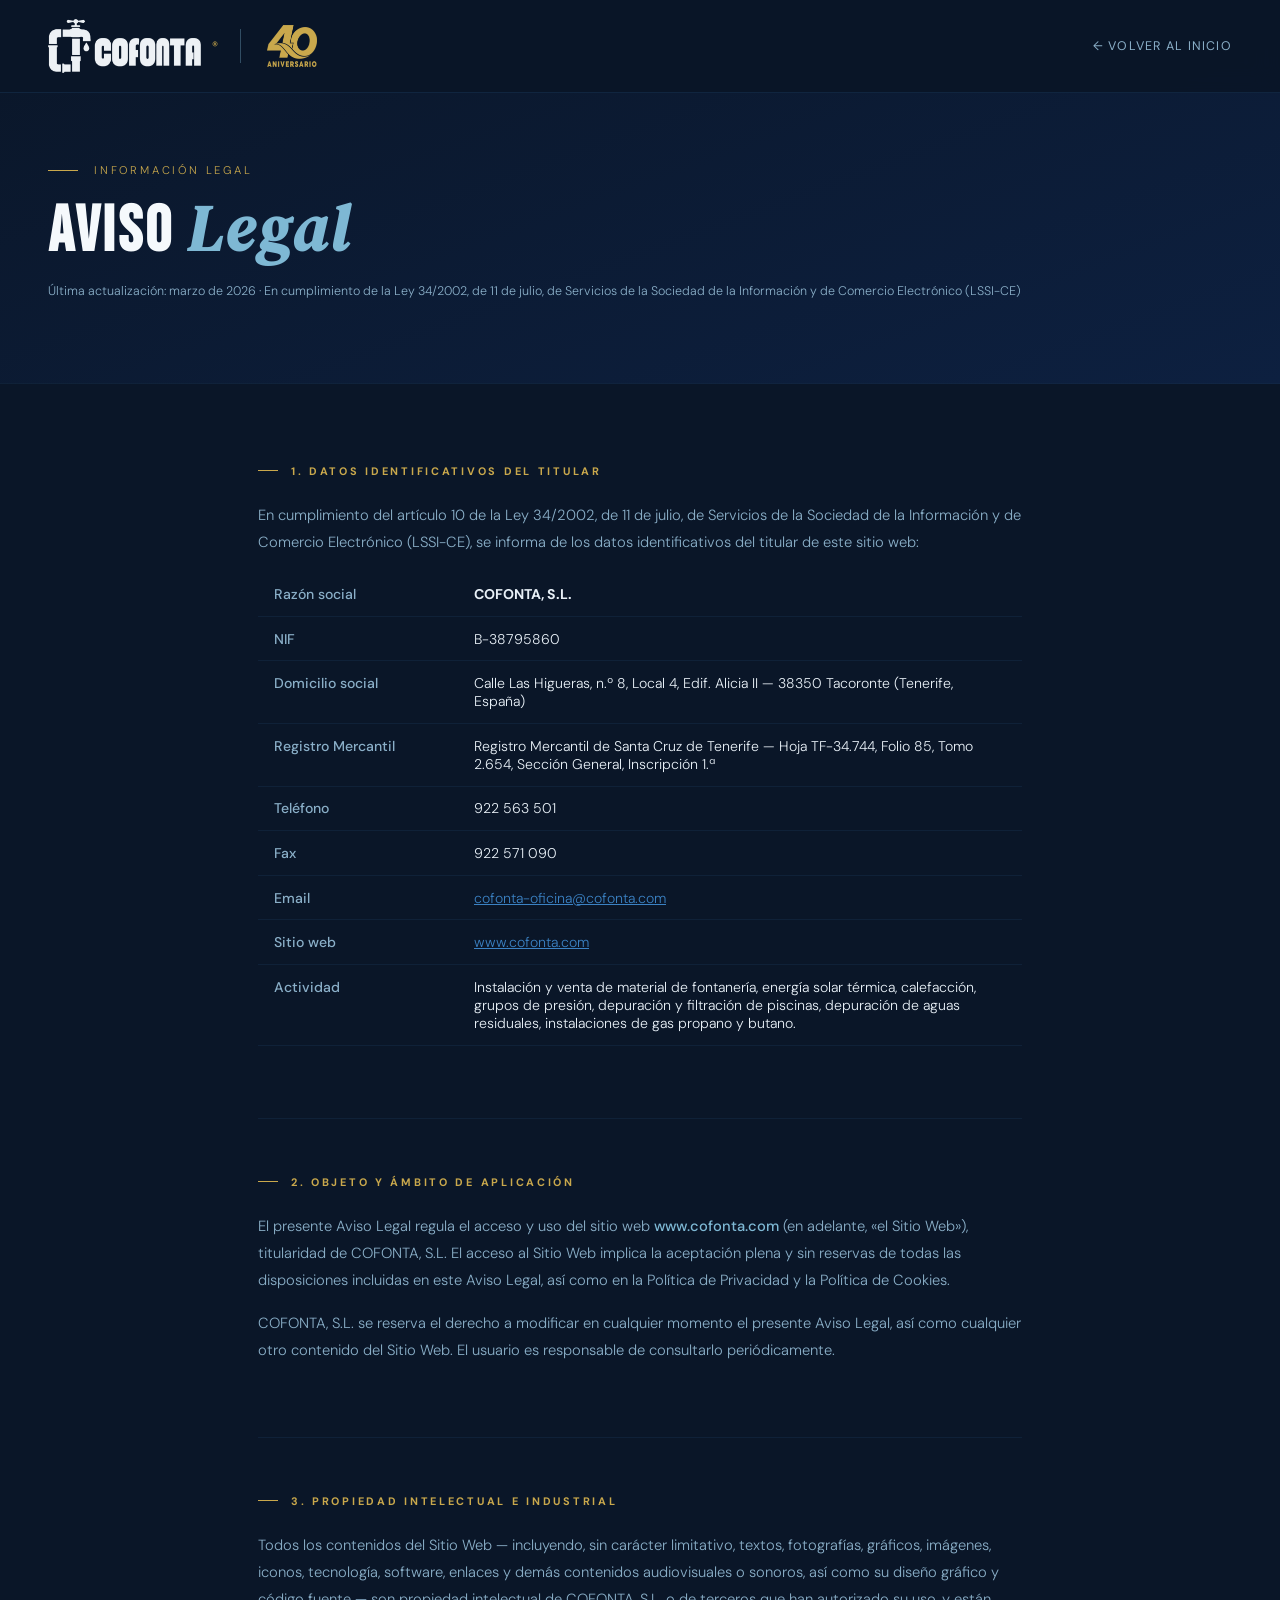
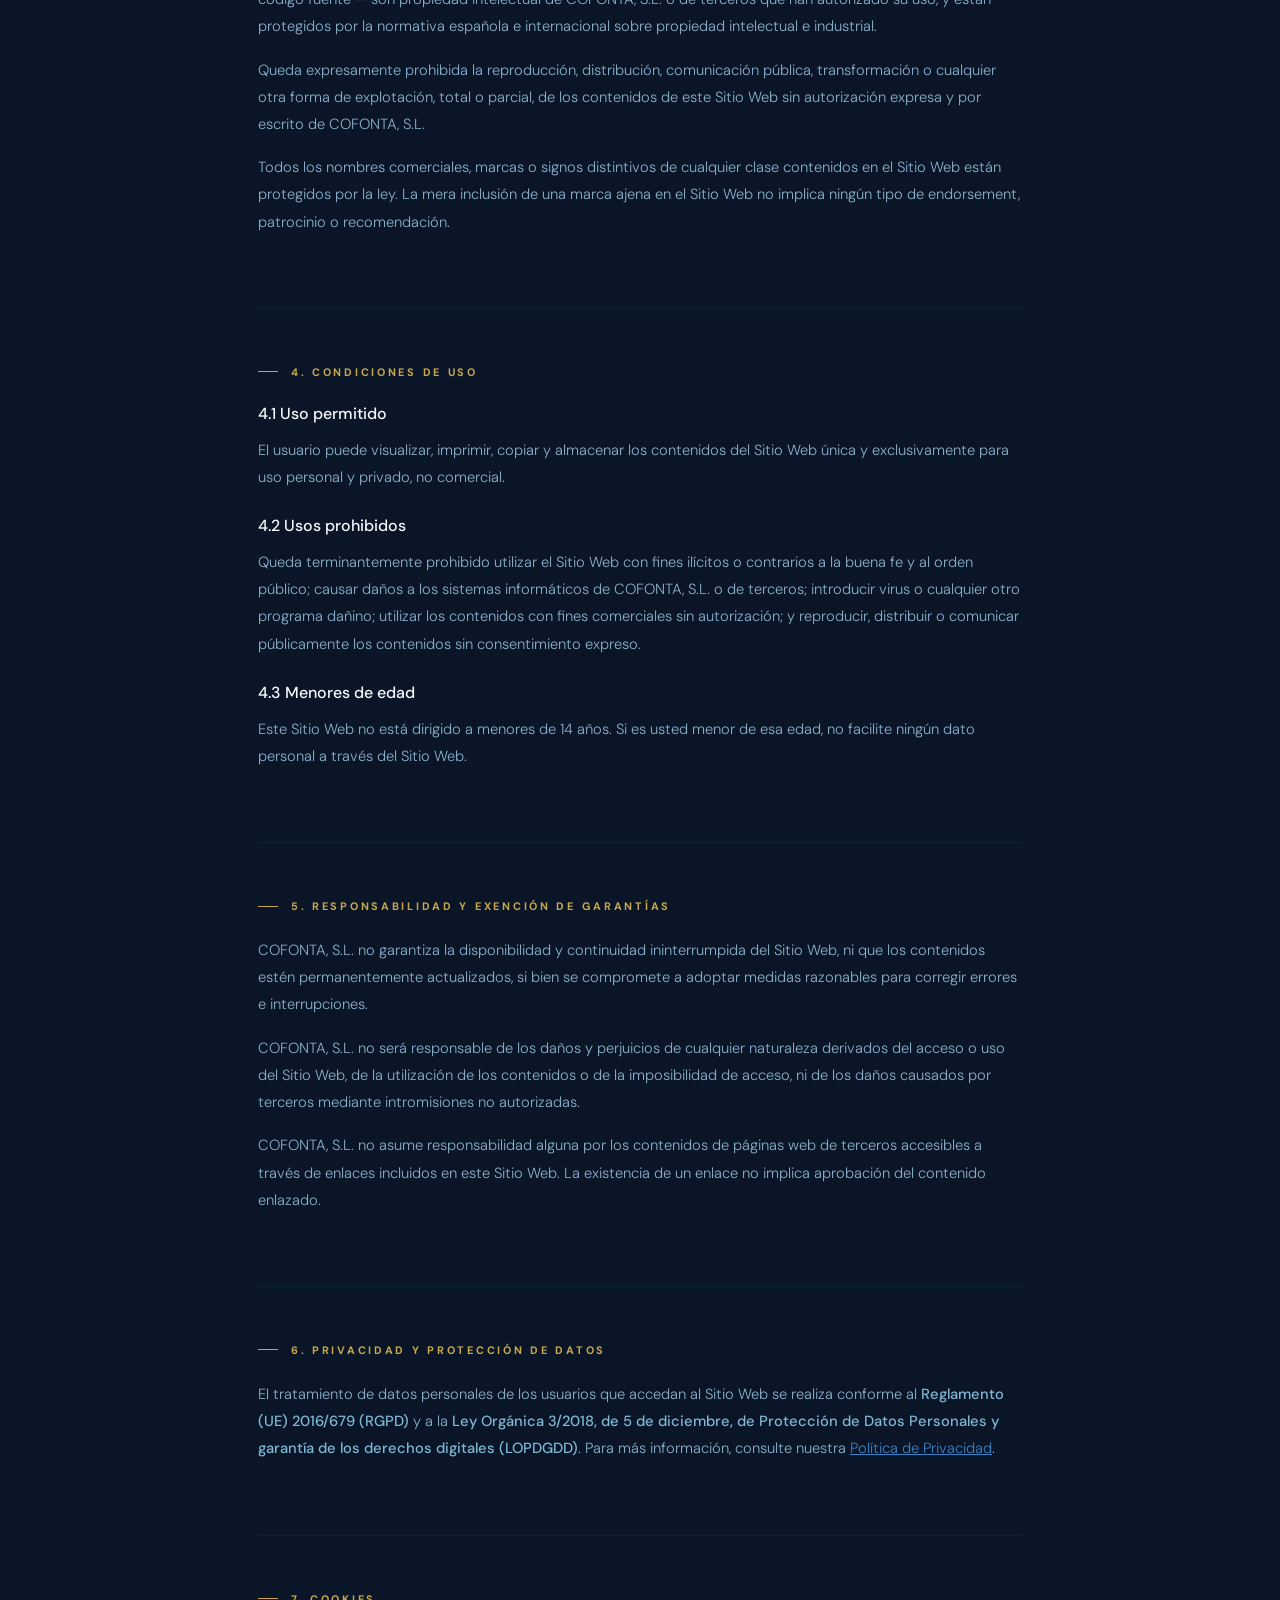
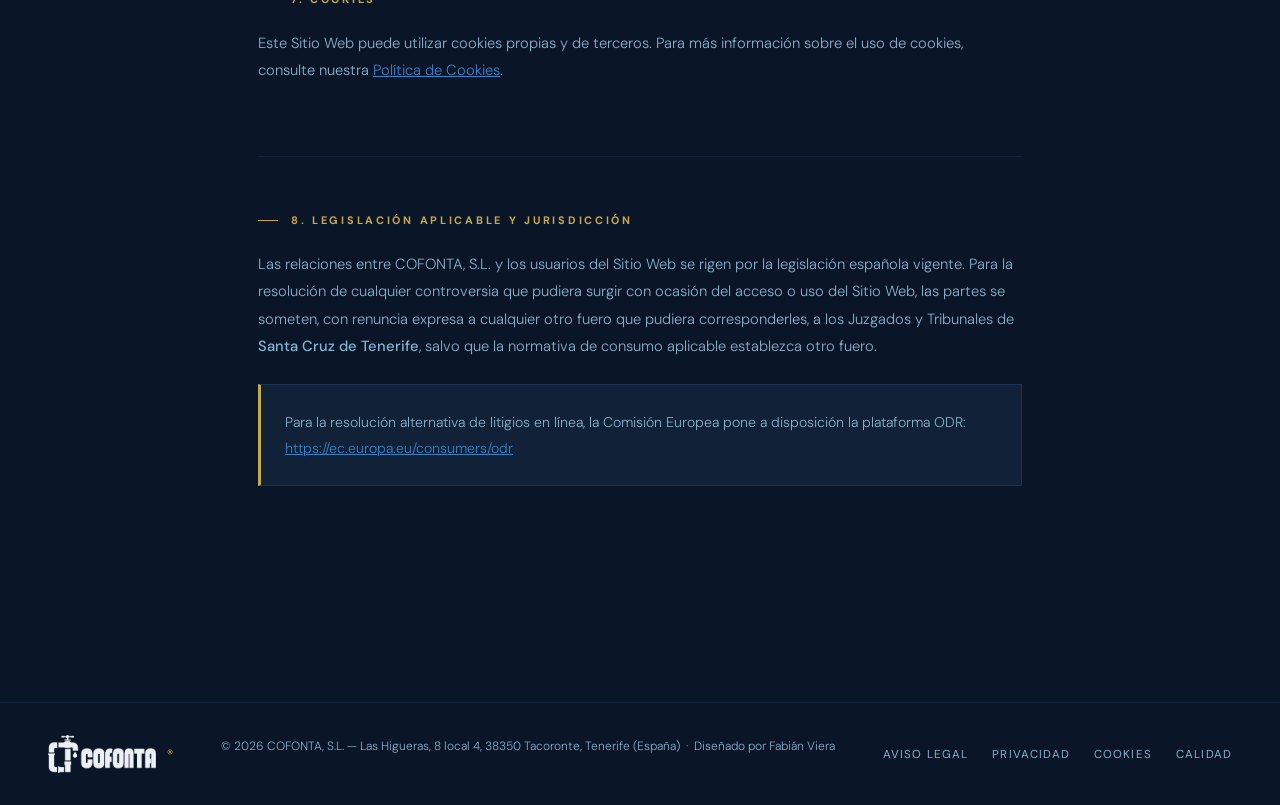
==== commit 3e3192c6: "Nuevo logotipo de COFONTA en la cabecera y el pie de página - Nueva imagen logo_cofonta_blanco.png: " ====
--- a/aviso-legal.html
+++ b/aviso-legal.html
@@ -12,8 +12,7 @@
 
 <nav>
   <a class="nav-logo" href="index.html">
-    <img src="logo_cofonta.png" alt="Logo COFONTA" style="height:42px;width:auto;">
-    <span class="brand">COFONTA</span><span class="reg">®</span>
+    <img src="logo_cofonta_blanco.png" alt="COFONTA" class="logo-marca" width="153" height="54"><span class="reg">®</span>
     <span class="nav-40-sep" aria-hidden="true"></span>
     <img src="ImagenesWeb/aniversario-40-dorado.png" alt="40 aniversario COFONTA" class="nav-40" width="50" height="42">
   </a>
@@ -96,8 +95,7 @@
 
 <footer>
   <div class="nav-logo" style="text-decoration:none;">
-    <img src="logo_cofonta.png" alt="COFONTA" style="height:36px; width:auto;">
-    <span class="brand" style="font-size:1.3rem;">COFONTA</span>
+    <img src="logo_cofonta_blanco.png" alt="COFONTA" class="logo-marca" width="153" height="54">
     <span class="reg">®</span>
   </div>
   <p class="footer-copy">© 2026 COFONTA, S.L. — Las Higueras, 8 local 4, 38350 Tacoronte, Tenerife (España) &nbsp;·&nbsp; Diseñado por Fabián Viera</p>
--- a/styles-legal.css
+++ b/styles-legal.css
@@ -108,7 +108,7 @@
 }
 @media (max-width: 380px) {
   nav { padding: 1rem 1rem; }
-  .nav-logo img:not(.nav-40) { height: 34px !important; }
+  .nav-logo img:not(.nav-40):not(.logo-marca) { height: 34px !important; }
   .nav-logo .brand { font-size: 1.35rem; }
   .nav-40-sep { margin: 0 0.4rem 0 0.2rem; }
   .nav-logo img.nav-40 { height: 30px; }
@@ -118,3 +118,49 @@
   .nav-back { font-size: 0.62rem; letter-spacing: 0.02em; gap: 0.25rem; }
   .nav-back svg { width: 11px; height: 11px; }
 }
+
+/* Tablas con varias columnas: la primera columna puede partirse en líneas */
+.data-table--cols th {
+  text-align: left; padding: 0.7rem 1rem; font-size: 0.72rem; font-weight: 500;
+  letter-spacing: 0.08em; text-transform: uppercase; color: var(--muted);
+  border-bottom: 1px solid rgba(59,130,196,0.25);
+}
+.data-table--cols td:first-child { white-space: normal; width: auto; }
+.data-table--cols td { overflow-wrap: break-word; }
+
+/* ── TABLAS EN MÓVIL Y TABLET ── */
+@media (max-width: 768px) {
+  /* Tablas dato–valor: etiqueta encima del valor */
+  .data-table tr { display: block; padding: 0.7rem 0; border-bottom: 1px solid rgba(59,130,196,0.1); }
+  .data-table td { display: block; padding: 0; border-bottom: none; overflow-wrap: anywhere; }
+  .data-table td:first-child { width: auto; white-space: normal; font-size: 0.75rem; letter-spacing: 0.06em; text-transform: uppercase; margin-bottom: 0.25rem; }
+
+  /* Tablas con varias columnas: una ficha por fila */
+  .data-table--cols tr.dt-head { display: none; }
+  .data-table--cols tr {
+    padding: 1rem 1.1rem; margin-bottom: 0.8rem;
+    background: rgba(28,52,82,0.35);
+    border: 1px solid rgba(59,130,196,0.15); border-left: 3px solid var(--gold);
+  }
+  .data-table--cols td { margin-bottom: 0.55rem; }
+  .data-table--cols td:last-child { margin-bottom: 0; }
+  .data-table--cols td:first-child {
+    font-size: 0.95rem; letter-spacing: 0; text-transform: none;
+    color: var(--white); font-weight: 500; margin-bottom: 0.6rem;
+  }
+  .data-table--cols td[data-label]::before {
+    content: attr(data-label);
+    display: block; font-size: 0.68rem; letter-spacing: 0.08em; text-transform: uppercase;
+    color: var(--muted); font-weight: 500; margin-bottom: 0.15rem;
+  }
+}
+
+/* ── LOGOTIPO (logo + nombre en una sola imagen) ── */
+.nav-logo img.logo-marca { height: 54px; width: auto; display: block; align-self: center; }
+footer .nav-logo img.logo-marca { height: 38px; }
+@media (max-width: 600px) {
+  nav .nav-logo img.logo-marca { height: 44px; }
+}
+@media (max-width: 380px) {
+  nav .nav-logo img.logo-marca { height: 38px; }
+}
